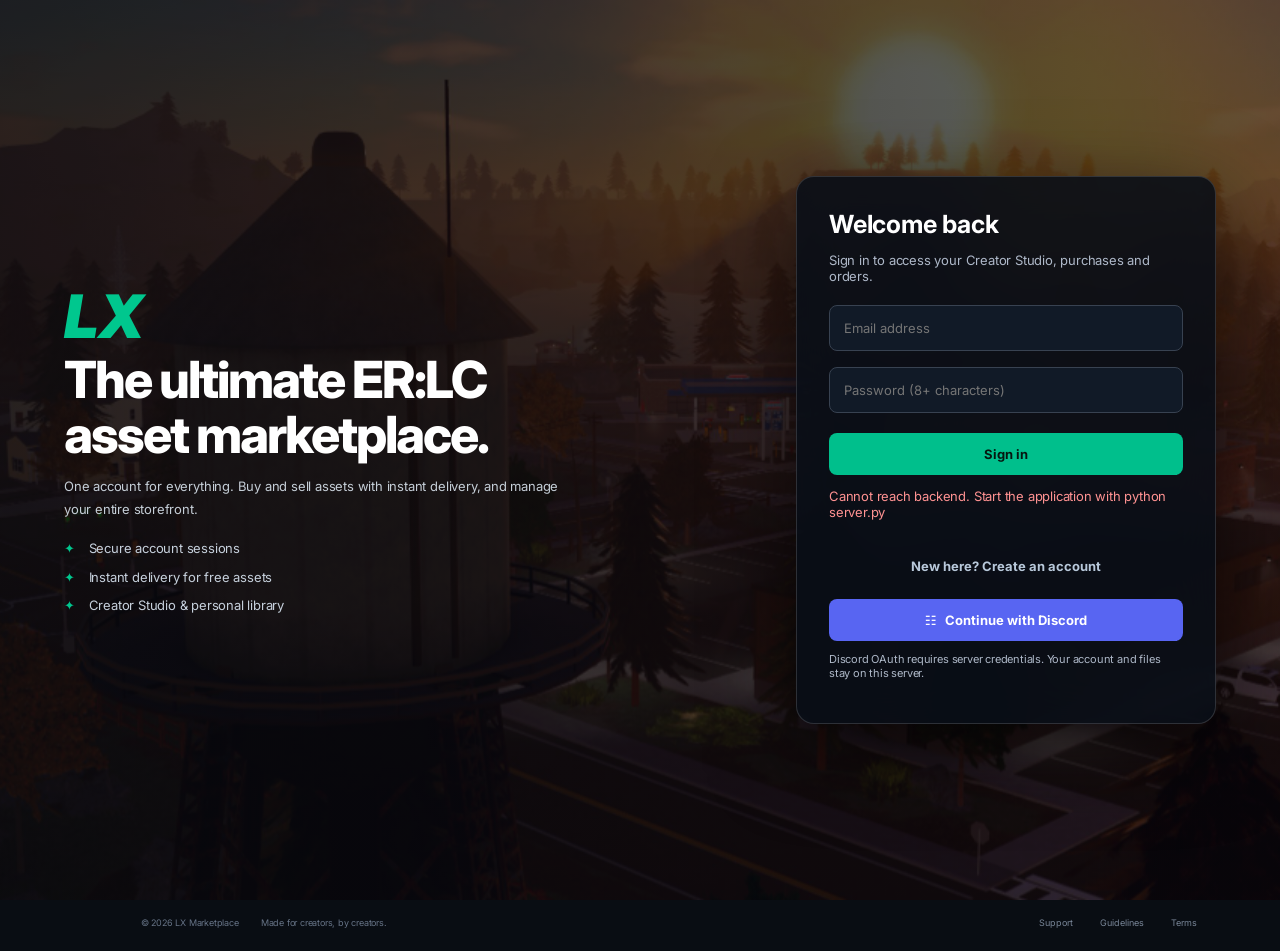
==== index.html @ 92562b02 "Marketplace ERLC" ====
<!doctype html>
<html lang="en">
<head>
<meta charset="UTF-8"><meta name="viewport" content="width=device-width, initial-scale=1.0">
<meta name="theme-color" content="#090d13"><title>LX — ER:LC Creator Marketplace</title>
<link rel="preconnect" href="https://fonts.googleapis.com"><link rel="preconnect" href="https://fonts.gstatic.com" crossorigin><link href="https://fonts.googleapis.com/css2?family=Inter:wght@400;500;600;700;800;900&display=swap" rel="stylesheet">
<link rel="stylesheet" href="styles.css">
<link rel="stylesheet" href="upgrade.css">
<link rel="stylesheet" href="studio.css">
<link rel="stylesheet" href="visual-refresh.css">
<link rel="stylesheet" href="professional.css">
</head>
<body>
<aside class="sidebar">
  <button class="brand-mini" aria-label="LX home" data-page="home"><span class="mini-mark">LX</span></button>
  <nav class="side-nav" aria-label="Main navigation">
    <button class="nav-item active" data-page="home" title="Home"><svg viewBox="0 0 24 24"><path d="m3 11 9-8 9 8M5.5 10v10h5v-6h3v6h5V10"/></svg><span>Home</span></button>
    <button class="nav-item" data-page="marketplace" title="Marketplace"><svg viewBox="0 0 24 24"><path d="M4 10h16l-1.5-6h-13L4 10Zm1 0v10h14V10M9 20v-6h6v6"/></svg><span>Marketplace</span></button>
    <button class="nav-item" data-page="creators" title="Creators"><svg viewBox="0 0 24 24"><circle cx="9" cy="8" r="3.5"/><path d="M2.5 20v-2a6.5 6.5 0 0 1 13 0v2M16 5.5a3.2 3.2 0 0 1 0 6.2M18 14a4.8 4.8 0 0 1 3.5 4.6V20"/></svg><span>Creators</span></button>
    <button class="nav-item" data-page="messages" title="Messages"><svg viewBox="0 0 24 24"><path d="M4 5h13a3 3 0 0 1 3 3v7a3 3 0 0 1-3 3H9l-5 3v-4a3 3 0 0 1-2-3V8a3 3 0 0 1 2-3Z"/><path d="M7 10h10M7 13h6"/></svg><span>Messages</span></button>
    <button class="nav-item" data-page="saved" title="Saved items"><svg viewBox="0 0 24 24"><path d="M20.8 8.8c0 5.2-8.8 10.3-8.8 10.3S3.2 14 3.2 8.8A4.7 4.7 0 0 1 12 6.3a4.7 4.7 0 0 1 8.8 2.5Z"/></svg><span>Saved</span></button>
    <button class="nav-item" data-page="dashboard" title="Dashboard"><svg viewBox="0 0 24 24"><rect x="3" y="3" width="7" height="7" rx="1"/><rect x="14" y="3" width="7" height="7" rx="1"/><rect x="3" y="14" width="7" height="7" rx="1"/><rect x="14" y="14" width="7" height="7" rx="1"/></svg><span>Dashboard</span></button>
    <button class="nav-item" data-page="upload" title="Upload"><svg viewBox="0 0 24 24"><path d="M12 16V3m-5 5 5-5 5 5M4 15v5h16v-5"/></svg><span>Upload</span></button>
    <div class="nav-divider"></div>
    <button class="nav-item" data-page="orders" title="Orders"><svg viewBox="0 0 24 24"><rect x="3" y="4" width="18" height="6" rx="1.5"/><rect x="3" y="14" width="18" height="6" rx="1.5"/><path d="M7 7h.01M7 17h.01"/></svg><span>Orders</span></button>
    <button class="nav-item" data-page="help" title="Help"><svg viewBox="0 0 24 24"><path d="M4 4h7a4 4 0 0 1 4 4v12a4 4 0 0 0-4-4H4zM20 4h-1a4 4 0 0 0-4 4v12a4 4 0 0 1 4-4h1z"/></svg><span>Help</span></button>
    <button class="nav-item" data-page="activity" title="Activity"><svg viewBox="0 0 24 24"><path d="M3 12h4l3-8 4 16 3-8h4"/></svg><span>Activity</span></button>
  </nav>
  <button class="logout" id="accountBtn" title="Account"><svg viewBox="0 0 24 24"><path d="M10 17l5-5-5-5M15 12H3M13 3h7a1 1 0 0 1 1 1v16a1 1 0 0 1-1 1h-7"/></svg><span>Account</span></button>
</aside>
<main class="main" id="main">
  <header class="topbar"><div class="crumb"><span class="crumb-dot"></span><span id="breadcrumb">Home</span></div><div class="top-actions"><label class="global-search"><svg viewBox="0 0 24 24"><circle cx="10.8" cy="10.8" r="6.8"/><path d="m16 16 5 5"/></svg><input id="topSearch" placeholder="Search assets, creators…"><kbd>⌘ K</kbd></label><button class="icon-btn" id="notifBtn" aria-label="Notifications"><svg viewBox="0 0 24 24"><path d="M18 9a6 6 0 0 0-12 0c0 7-3 7-3 9h18c0-2-3-2-3-9M10 21h4"/></svg><i></i></button><button class="avatar" id="profileBtn">LX</button></div></header>
  <section class="page active" id="page-home">
    <div class="hero-bg"></div><div class="hero-grid">
      <div class="hero-copy"><div class="logo-large"><span>L</span><span>X</span></div><div class="eyebrow"><span class="eyebrow-line"></span> BUILT FOR THE COMMUNITY</div><h1>The marketplace for<br>ER:LC creators.</h1><p class="hero-desc">Buy and sell liveries, uniform packages, ELS configurations and server assets for Emergency Response: Liberty County. Files are delivered the moment your order completes.</p><div class="hero-buttons"><button class="btn primary" data-page="marketplace">Browse marketplace <span>↗</span></button><button class="btn secondary" data-page="dashboard"><svg viewBox="0 0 24 24"><rect x="4" y="4" width="6" height="6"/><rect x="14" y="4" width="6" height="6"/><rect x="4" y="14" width="6" height="6"/><rect x="14" y="14" width="6" height="6"/></svg> Dashboard</button></div><div class="hero-footnote"><span class="green-dot"></span> Free to join. Sellers set their own prices. <button data-page="help">Read how it works</button></div></div>
      <button class="featured-card" id="featuredCard"><div class="featured-art police-art"><div class="art-top"><span>LAW ENFORCEMENT</span><strong>FLOZONA DESIGNS</strong><small>You want it. We make it.</small></div><div class="car-scene"><div class="moon"></div><div class="road"></div><div class="police-car"><div class="lightbar"></div><div class="windshield"></div><div class="car-door"><span>POLICE</span><i>★</i></div><div class="wheel w1"></div><div class="wheel w2"></div></div></div><span class="art-glow"></span></div><div class="featured-info"><div><h3>Discover community creations</h3><p>Explore new creator uploads</p></div><span class="view-link">Browse assets&nbsp; ↗</span></div></button>
    </div>
    <section class="departments section-wrap"><div class="section-heading"><div><h2>Browse by department</h2><p>Assets grouped by the division they are built for.</p></div><button class="text-link" data-page="marketplace">All departments <span>→</span></button></div><div class="department-grid">
      <button class="department" data-department="Police"><span class="dept-emblem police-emblem"><img src="assets/department-police.svg" alt="" loading="lazy"></span><span class="dept-copy"><b>Police</b><small>Cruisers, chargers and liveries</small></span><span class="arrow">↗</span></button>
      <button class="department" data-department="Sheriff"><span class="dept-emblem sheriff-emblem"><img src="assets/department-sheriff.svg" alt="" loading="lazy"></span><span class="dept-copy"><b>Sheriff</b><small>Patrol and SUV packages</small></span><span class="arrow">↗</span></button>
      <button class="department" data-department="Fire & Rescue"><span class="dept-emblem fire-emblem"><img src="assets/department-fire.svg" alt="" loading="lazy"></span><span class="dept-copy"><b>Fire &amp; Rescue</b><small>Engines, EMS and ladder trucks</small></span><span class="arrow">↗</span></button>
      <button class="department" data-department="DOT"><span class="dept-emblem dot-emblem"><img src="assets/department-dot.svg" alt="" loading="lazy"></span><span class="dept-copy"><b>DOT</b><small>Work zones and utility rigs</small></span><span class="arrow">↗</span></button>
    </div></section>
    <section class="popular section-wrap"><div class="section-heading"><div><h2>Recently published</h2><p>Real listings published by LX creators.</p></div><button class="text-link" data-page="marketplace">Explore assets <span>→</span></button></div><div class="asset-grid" id="homeAssets"></div></section>
    <footer class="footer"><span>© 2026 LX Marketplace</span><span>Made for creators, by creators.</span><div><button data-page="help">Support</button><button data-page="help">Guidelines</button><button data-page="help">Terms</button></div></footer>
  </section>
  <section class="page inner-page" id="page-marketplace"><div class="page-title-row"><div><div class="eyebrow">THE CREATOR MARKET</div><h1>Explore assets<span class="title-period">.</span></h1><p>Find the right fit for your next ER:LC experience.</p></div><button class="btn primary" data-page="upload">＋ List an asset</button></div><div class="market-tools"><label class="market-search"><svg viewBox="0 0 24 24"><circle cx="10.8" cy="10.8" r="6.8"/><path d="m16 16 5 5"/></svg><input id="marketSearch" placeholder="Search liveries, uniforms, creators…"></label><select id="sortSelect"><option value="featured">Sort: Featured</option><option value="az">Name: A–Z</option><option value="low">Price: Low to high</option></select></div><div class="filter-row" id="filterRow"><button class="filter-chip active" data-filter="All">All assets</button><button class="filter-chip" data-filter="Police">Police</button><button class="filter-chip" data-filter="Sheriff">Sheriff</button><button class="filter-chip" data-filter="Fire & Rescue">Fire &amp; Rescue</button><button class="filter-chip" data-filter="DOT">DOT</button><button class="filter-chip" data-filter="Uniforms">Uniforms</button></div><div class="results-line"><span id="resultCount">0 assets</span><span>Digital delivery <span class="green-dot"></span></span></div><div class="asset-grid market-assets" id="marketAssets"></div></section>
  <section class="page inner-page" id="page-dashboard"><div class="page-title-row"><div><div class="eyebrow">YOUR WORKSPACE</div><h1>Dashboard<span class="title-period">.</span></h1><p>Manage your assets, sales and creator profile.</p></div><button class="btn primary" data-page="upload">＋ New listing</button></div><div class="stat-grid"><div class="stat-card"><span>Total sales</span><b id="realSales">0</b><small>Free claims are not sales</small></div><div class="stat-card"><span>Profile views</span><b>—</b><small>Analytics coming later</small></div><div class="stat-card"><span>Active listings</span><b id="realListings">0</b><small>Your published assets</small></div><div class="stat-card"><span>Creator rating</span><b>—</b><small>No rating system yet</small></div></div><div class="panel"><div class="panel-heading"><div><h2>Your listings</h2><p>Keep track of your marketplace assets.</p></div><button class="text-link" data-page="marketplace">View marketplace →</button></div><div id="dashboardListings" class="listing-table"></div></div><div class="panel getting-started"><div class="start-icon">✦</div><div><h3>Make your next great listing</h3><p>Share your work with the ER:LC creator community. Upload your files, add a few details and you're ready to go.</p></div><button class="btn secondary" data-page="upload">Create listing ↗</button></div></section>
  <section class="page inner-page" id="page-creators"><div class="eyebrow">COMMUNITY DIRECTORY</div><h1>Meet the creators<span class="title-period">.</span></h1><p class="page-intro">Discover talented designers building the ER:LC community.</p><div class="creator-grid" id="creatorGrid"></div></section>
  <section class="page inner-page" id="page-saved"><div class="eyebrow">YOUR COLLECTION</div><h1>Saved assets<span class="title-period">.</span></h1><p class="page-intro">Listings you’ve bookmarked for later.</p><div class="asset-grid" id="savedAssets"></div></section>
  <section class="page inner-page" id="page-upload"><div class="eyebrow">SHARE YOUR WORK</div><h1>Create a listing<span class="title-period">.</span></h1><p class="page-intro">Show the community what you’ve been working on.</p><form id="uploadForm" class="form-panel"><label>Asset name<input required id="uploadName" placeholder="e.g. County Sheriff SUV Pack"></label><div class="form-two"><label>Department<select id="uploadDepartment"><option>Police</option><option>Sheriff</option><option>Fire & Rescue</option><option>DOT</option><option>Uniforms</option></select></label><label>Price (USD)<input id="uploadPrice" type="number" min="0" value="0" required></label></div><label>Description<textarea id="uploadDescription" rows="4" placeholder="Tell buyers what makes this asset special…"></textarea></label><label>Roblox livery codes (optional)<textarea id="uploadCodes" rows="6" placeholder="Back: 1234567890&#10;Front: 1234567891&#10;Left: 1234567892&#10;Right: 1234567893&#10;Top: 1234567894"></textarea><small class="field-help">One code per line. Use Label: Asset ID. Only codes you enter will be shown.</small></label><label>Listing preview image (PNG, JPEG or WebP; max 1 MB)<input type="file" id="previewFile" accept="image/png,image/jpeg,image/webp"></label><label>Creator name<input id="uploadCreator" placeholder="Your creator name" value="Your Studio"></label><div class="upload-note">Free asset uploads are saved to your account. Paid checkout is not connected yet.</div><button class="btn primary" type="submit">Publish listing <span>↗</span></button></form></section>
  <section class="page inner-page" id="page-messages"><div class="eyebrow">INBOX</div><h1>Messages<span class="title-period">.</span></h1><div class="empty-state"><div class="empty-symbol">✉</div><h2>It's quiet in here.</h2><p>When you connect with creators, your conversations will show up here.</p><button class="btn secondary" data-page="creators">Explore creators</button></div></section>
  <section class="page inner-page" id="page-orders"><div class="eyebrow">PURCHASE HISTORY</div><h1>Your orders<span class="title-period">.</span></h1><div class="empty-state"><div class="empty-symbol">▤</div><h2>No orders yet</h2><p>Your purchases and digital downloads will appear here.</p><button class="btn primary" data-page="marketplace">Browse assets</button></div></section>
  <section class="page inner-page" id="page-help"><div class="eyebrow">HERE TO HELP</div><h1>How LX works<span class="title-period">.</span></h1><p class="page-intro">Everything you need to get started with the creator marketplace.</p><div class="faq-list"><details open><summary>How do I buy an asset?</summary><p>Browse the marketplace, open a listing and choose “Get asset”. Free uploaded assets can be claimed and downloaded. Paid checkout is not connected.</p></details><details><summary>How do I become a seller?</summary><p>Choose “List an asset”, fill in the listing details and publish. Your listing will appear in the marketplace.</p></details><details><summary>When do I receive my files?</summary><p>On a live marketplace, digital files are made available once an order is complete. Free uploaded files are available after claiming them. Paid purchases are not enabled.</p></details><details><summary>Can I save assets for later?</summary><p>Yes. Use the heart icon on any asset card. Saved assets appear under Saved in the sidebar.</p></details></div></section>
  <section class="page inner-page" id="page-activity"><div class="eyebrow">WHAT'S HAPPENING</div><h1>Activity<span class="title-period">.</span></h1><div class="empty-state"><div class="empty-symbol">⌁</div><h2>All caught up</h2><p>New releases and community updates will appear here.</p></div></section>
</main>
<div class="toast" id="toast" role="status"></div><div class="modal-backdrop" id="modalBackdrop"><section class="modal" id="modal"><button class="modal-close" id="modalClose">×</button><div id="modalContent"></div></section></div>
<script src="app.js"></script>
<script defer src="upgrade.js"></script>
<script defer src="studio.js"></script>
<script defer src="listing.js"></script>
<link rel="stylesheet" href="listing.css">
</body></html>
---- styles.css ----
:root{--bg:#090d13;--panel:#10151d;--panel2:#121923;--line:rgba(255,255,255,.075);--muted:#8490a1;--text:#f4f6f8;--green:#00c88a;--green2:#00a976;--radius:12px}*{box-sizing:border-box}html{scroll-behavior:smooth}body{margin:0;background:var(--bg);color:var(--text);font-family:Inter,ui-sans-serif,system-ui,sans-serif;font-size:13px;letter-spacing:-.015em}button,input,select,textarea{font:inherit}button{cursor:pointer;color:inherit}button:focus-visible,input:focus-visible,select:focus-visible,textarea:focus-visible{outline:2px solid var(--green);outline-offset:3px}svg{width:18px;height:18px;fill:none;stroke:currentColor;stroke-width:1.8;stroke-linecap:round;stroke-linejoin:round}.sidebar{position:fixed;z-index:20;inset:0 auto 0 0;width:64px;background:#0b1018;border-right:1px solid var(--line);display:flex;align-items:center;flex-direction:column}.brand-mini{height:53px;width:100%;display:grid;place-items:center;border:0;border-bottom:1px solid var(--line);background:transparent}.mini-mark{font-weight:900;font-size:13px;letter-spacing:-2px;background:linear-gradient(120deg,#f5f7f9 20%,#00d89a 52%,#00a777);color:transparent;background-clip:text}.side-nav{display:flex;flex-direction:column;align-items:center;width:100%;padding-top:7px;gap:1px}.nav-item,.logout{width:100%;min-height:40px;border:0;background:transparent;color:#657184;display:flex;align-items:center;justify-content:center;position:relative;transition:.18s}.nav-item svg,.logout svg{width:16px;height:16px}.nav-item span,.logout span{display:none}.nav-item:hover,.logout:hover{color:#f5f7f9;background:#131a24}.nav-item.active{color:#f5f7f9}.nav-item.active:before{content:"";position:absolute;left:0;width:2px;height:23px;background:var(--green);border-radius:0 3px 3px 0}.nav-divider{height:1px;background:var(--line);width:32px;margin:7px 0}.logout{margin-top:auto;height:53px;border-top:1px solid var(--line)}.main{margin-left:64px;min-height:100vh;position:relative;overflow:hidden}.topbar{height:64px;padding:0 34px;display:flex;align-items:center;justify-content:space-between;border-bottom:1px solid rgba(255,255,255,.045);position:absolute;top:0;left:0;right:0;z-index:5;background:rgba(9,13,19,.28);backdrop-filter:blur(14px)}.crumb{display:flex;align-items:center;gap:9px;color:#aeb8c7;font-weight:600}.crumb-dot{width:6px;height:6px;border-radius:50%;background:var(--green);box-shadow:0 0 12px #00c88a66}.top-actions{display:flex;align-items:center;gap:16px}.global-search{width:240px;height:35px;border:1px solid var(--line);background:rgba(10,15,22,.55);border-radius:8px;display:flex;align-items:center;padding:0 9px;gap:8px;color:#697588}.global-search svg{width:15px;height:15px}.global-search input{background:none;border:0;outline:none;color:#e7ebf0;width:100%;min-width:0;font-size:11px}.global-search input::placeholder{color:#7c8796}.global-search kbd{font-size:9px;border:1px solid #303744;border-radius:4px;padding:3px 4px;white-space:nowrap}.icon-btn{border:0;background:transparent;color:#8793a4;position:relative;display:grid;place-items:center}.icon-btn svg{width:17px}.icon-btn i{position:absolute;right:-1px;top:0;width:5px;height:5px;border-radius:50%;background:var(--green)}.avatar{width:29px;height:29px;border-radius:50%;border:1px solid #315d53;background:linear-gradient(135deg,#182f30,#10161e);color:#53e4b2;font-weight:800;font-size:10px}.page{display:none;min-height:100vh;position:relative;padding-top:64px}.page.active{display:block}.hero-bg{position:absolute;inset:0 0 auto;height:680px;background:linear-gradient(90deg,rgba(8,12,17,.88),rgba(8,12,17,.61) 50%,rgba(8,12,17,.68)),linear-gradient(0deg,#090d13 0%,rgba(9,13,19,.1) 55%,rgba(9,13,19,.45)),url('assets/reference-background.jpg') center 44%/cover;filter:saturate(.65);opacity:.92}.hero-grid{position:relative;min-height:480px;padding:33px clamp(32px,6vw,100px) 10px;display:grid;grid-template-columns:minmax(340px,1fr) minmax(340px,.92fr);align-items:center;gap:clamp(30px,5vw,78px);max-width:1480px;margin:auto}.hero-copy{padding-top:0;max-width:490px}.logo-large{font-size:83px;line-height:.95;letter-spacing:-13px;font-weight:900;margin:0 0 37px 8px;display:flex;gap:1px;transform:skew(-10deg)}.logo-large span:first-child{color:#f5f6f8;text-shadow:0 7px 24px #0008}.logo-large span:last-child{background:linear-gradient(130deg,#00a976,#00e4a1 60%,#00a978);color:transparent;background-clip:text}.eyebrow{font-size:9px;letter-spacing:.18em;font-weight:800;color:#9ba8b9;display:flex;align-items:center;gap:8px;margin-bottom:15px}.eyebrow-line{width:19px;height:1px;background:var(--green)}h1{font-size:clamp(31px,3vw,40px);line-height:1.16;letter-spacing:-.055em;margin:0;font-weight:800}.hero-copy h1{font-size:clamp(31px,3vw,39px)}.hero-desc{color:#a6b0bf;font-size:12px;line-height:1.75;max-width:430px;margin:15px 0 22px}.hero-buttons{display:flex;gap:9px;flex-wrap:wrap}.btn{height:39px;padding:0 15px;border-radius:7px;border:1px solid transparent;display:inline-flex;align-items:center;justify-content:center;gap:11px;font-size:11px;font-weight:700;transition:transform .18s,background .18s,border .18s}.btn:hover{transform:translateY(-1px)}.btn.primary{background:var(--green);color:#05130f;box-shadow:0 5px 20px #00b67c20}.btn.primary:hover{background:#21dda5}.btn.primary span{font-size:16px}.btn.secondary{background:rgba(10,14,20,.62);border-color:rgba(255,255,255,.13);color:#e7ebf0}.btn.secondary:hover{background:#171f2b;border-color:#3d4a59}.btn.secondary svg{width:13px;height:13px}.hero-footnote{font-size:9px;color:#8793a4;margin-top:18px;display:flex;align-items:center;gap:6px;flex-wrap:wrap}.green-dot{display:inline-block;width:5px;height:5px;border-radius:50%;background:var(--green);margin-left:3px}.hero-footnote button{background:none;border:0;padding:0;color:#a6b4c4;text-decoration:underline;text-underline-offset:2px;font-size:9px}.featured-card{padding:0;overflow:hidden;display:block;text-align:left;border:1px solid rgba(255,255,255,.12);border-radius:13px;background:#0b1018;box-shadow:0 24px 80px #0008;max-width:500px;width:100%;justify-self:end;transition:transform .25s,border .25s}.featured-card:hover{transform:translateY(-4px);border-color:#00c88a80}.featured-art{height:222px;position:relative;overflow:hidden;background:radial-gradient(ellipse at 75% 24%,#4b4d43 0,#20252a 40%,#0c1118 75%)}.police-art:before{content:"";position:absolute;inset:0;background:linear-gradient(180deg,#10151b20,#0b0f16aa),repeating-linear-gradient(115deg,transparent 0 55px,#ffffff06 56px 57px)}.art-top{height:31px;position:relative;z-index:2;background:linear-gradient(90deg,#0d1018,#15151b 65%,#201116);border-bottom:2px solid #a72b8c;display:flex;align-items:center;padding:0 12px;gap:9px}.art-top span{font-size:7px;font-weight:800;border:1px solid #7c5284;padding:3px 5px}.art-top strong{font-size:14px;font-weight:900;letter-spacing:.01em}.art-top small{font-size:6px;align-self:flex-end;margin:0 0 4px -87px;color:#d0d1d4}.car-scene{position:absolute;inset:31px 0 0;overflow:hidden}.moon{position:absolute;right:15%;top:15px;width:130px;height:80px;border-radius:50%;background:#b6b8a4;filter:blur(23px);opacity:.14}.road{position:absolute;left:-10%;right:-10%;height:75px;bottom:-22px;transform:rotate(-4deg);background:linear-gradient(#171a1d,#07090d);border-top:2px solid #6d6e6c55}.police-car{position:absolute;width:78%;height:80px;bottom:26px;left:12%;background:linear-gradient(180deg,#f5f5f0 0%,#c9cdd0 45%,#f1f2ee 58%,#3a4148 61%,#14191f 100%);border-radius:35px 45px 12px 11px;transform:skew(-8deg);box-shadow:0 13px 18px #0008}.police-car:before{content:"";position:absolute;left:23%;top:-37px;width:47%;height:48px;background:linear-gradient(180deg,#d8dad8,#313840);clip-path:polygon(18% 0,78% 0,100% 100%,0 100%);border-radius:15px 18px 0 0}.police-car:after{content:"";position:absolute;left:25%;top:-32px;width:43%;height:39px;background:linear-gradient(115deg,#131b25,#59616a 65%,#111820);clip-path:polygon(18% 0,78% 0,100% 100%,0 100%)}.lightbar{position:absolute;z-index:4;top:-40px;left:45%;width:42px;height:5px;border-radius:3px;background:linear-gradient(90deg,#ef343d 0 45%,#151c28 45% 55%,#3a9aff 55%);box-shadow:0 0 9px #5aa5ff77}.windshield{display:none}.car-door{position:absolute;z-index:5;left:37%;top:29px;width:43%;height:34px;border-left:1px solid #5a6168;border-right:1px solid #777;display:flex;align-items:center;justify-content:center;gap:4px;color:#151a20;font-weight:900;font-size:14px;letter-spacing:-.04em}.car-door i{font-size:10px;color:#b8a65c}.wheel{position:absolute;z-index:6;bottom:-10px;width:43px;height:43px;border-radius:50%;border:7px solid #101419;background:radial-gradient(circle,#92999c 0 20%,#343a41 22% 47%,#090c10 50%);box-shadow:0 2px 5px #000}.w1{left:15%}.w2{right:12%}.art-glow{position:absolute;inset:0;pointer-events:none;background:linear-gradient(90deg,#0002,transparent 50%,#0005)}.featured-info{padding:13px 14px 14px;display:flex;align-items:center;justify-content:space-between;gap:12px}.featured-info h3{font-size:12px;margin:0 0 9px;font-weight:700;letter-spacing:-.03em}.featured-info p{margin:0;color:#a6b1bf;font-size:9px}.free-pill{background:#222a34;border:1px solid #303946;color:#dfe5eb;border-radius:5px;padding:3px 7px;margin-left:7px;font-size:8px}.view-link{white-space:nowrap;font-size:9px;font-weight:700;color:#dfe5eb}.section-wrap{position:relative;padding:29px clamp(32px,6vw,100px) 0;max-width:1480px;margin:0 auto}.section-heading{display:flex;align-items:end;justify-content:space-between;margin-bottom:17px;gap:15px}.section-heading h2,.panel-heading h2{font-size:14px;margin:0 0 5px;letter-spacing:-.03em}.section-heading p,.panel-heading p{margin:0;color:#7f8b9d;font-size:10px}.text-link{background:transparent;border:0;color:#aeb8c5;font-size:10px;padding:4px 0;font-weight:600;white-space:nowrap}.text-link:hover{color:var(--green)}.text-link span{margin-left:5px}.department-grid{display:grid;grid-template-columns:repeat(4,minmax(0,1fr));gap:9px}.department{min-width:0;display:flex;align-items:center;text-align:left;gap:10px;background:rgba(13,18,26,.85);border:1px solid rgba(255,255,255,.08);border-radius:8px;padding:11px 12px;min-height:60px;transition:.2s}.department:hover{background:#151e29;border-color:#00c88a65;transform:translateY(-2px)}.dept-emblem{width:27px;height:27px;flex:0 0 27px;display:grid;place-items:center;border-radius:7px;font-size:16px;font-weight:900;border:1px solid #ffffff17}.police-emblem{background:#142c43;color:#65b4f4}.sheriff-emblem{background:#34321c;color:#e5c65b}.fire-emblem{background:#3b2023;color:#ff6969}.dot-emblem{background:#293343;color:#f4d65b}.dept-copy{min-width:0;display:flex;flex-direction:column;gap:3px}.dept-copy b{font-size:10px}.dept-copy small{font-size:9px;color:#7d899a;white-space:nowrap;overflow:hidden;text-overflow:ellipsis}.arrow{margin-left:auto;color:#617084;font-size:13px}.popular{padding-top:34px}.asset-grid{display:grid;grid-template-columns:repeat(3,minmax(0,1fr));gap:13px}.asset-card{min-width:0;border:1px solid var(--line);background:#0e141d;border-radius:10px;overflow:hidden;transition:transform .2s,border-color .2s}.asset-card:hover{transform:translateY(-3px);border-color:#364354}.asset-art{height:142px;position:relative;overflow:hidden;background:#1b2630}.asset-art:after{content:"";position:absolute;inset:0;background:linear-gradient(0deg,#060a10a8,transparent 65%)}.asset-art.police{background:radial-gradient(ellipse at 65% 30%,#55636a,#27333c 48%,#121920)}.asset-art.sheriff{background:radial-gradient(ellipse at 60% 20%,#6a6242,#31372e 50%,#141a1b)}.asset-art.fire{background:radial-gradient(ellipse at 55% 20%,#78443b,#3c2828 55%,#14151b)}.asset-art.dot{background:radial-gradient(ellipse at 55% 20%,#57656b,#27333a 55%,#14191e)}.asset-art.uniform{background:radial-gradient(ellipse at 60% 20%,#515b6b,#252c39 55%,#111720)}.asset-art.els{background:radial-gradient(ellipse at 55% 20%,#41365c,#211f35 55%,#10121c)}.asset-art .scene-line{position:absolute;left:0;right:0;bottom:20px;height:2px;background:#b8c1c133;transform:rotate(-5deg)}.mini-vehicle{position:absolute;z-index:1;width:63%;height:35px;bottom:33px;left:18%;border-radius:20px 23px 7px 6px;background:linear-gradient(180deg,#e2e5e2,#9fa8ab 60%,#242a31 62%);transform:skew(-8deg);box-shadow:0 12px 22px #0009}.mini-vehicle:before{content:"";position:absolute;left:25%;top:-22px;width:43%;height:26px;background:linear-gradient(90deg,#1a2530,#66727b,#1a2530);clip-path:polygon(15% 0,80% 0,100% 100%,0 100%)}.mini-vehicle:after{content:"";position:absolute;bottom:-7px;left:13%;width:26px;height:26px;border-radius:50%;background:radial-gradient(circle,#9da3a7 0 22%,#171b20 25% 60%,#06080b 63%);box-shadow:112px 0 0 -1px #080a0d,112px 0 0 4px #171b20}.asset-art.sheriff .mini-vehicle{background:linear-gradient(180deg,#d7d3bd,#9c9c8b 60%,#282b2a 62%)}.asset-art.fire .mini-vehicle{background:linear-gradient(180deg,#f1493d,#b72929 60%,#1d1c21 62%)}.asset-art.dot .mini-vehicle{background:linear-gradient(180deg,#f4ce38,#e4b82d 60%,#292d31 62%)}.asset-art .asset-tag{position:absolute;z-index:2;left:10px;top:10px;font-size:8px;font-weight:700;letter-spacing:.05em;text-transform:uppercase;background:#090d13b8;border:1px solid #ffffff21;border-radius:5px;padding:5px 7px;color:#dce4ec}.heart-btn{position:absolute;z-index:3;right:9px;top:9px;width:27px;height:27px;border-radius:7px;border:1px solid #ffffff1c;background:#080c12b8;display:grid;place-items:center;color:#e5e9ee}.heart-btn svg{width:14px;height:14px}.heart-btn.saved{color:#ff6f90}.heart-btn.saved svg{fill:#ff6f90}.asset-body{padding:12px}.asset-title-row{display:flex;justify-content:space-between;align-items:start;gap:8px}.asset-title-row h3{font-size:11px;line-height:1.45;margin:0 0 7px;font-weight:700}.price{font-size:11px;font-weight:800;white-space:nowrap}.asset-meta{display:flex;align-items:center;justify-content:space-between;color:#8490a1;font-size:9px}.creator-label{display:flex;align-items:center;gap:6px}.creator-dot{width:17px;height:17px;border-radius:50%;background:linear-gradient(135deg,#254f4b,#12221f);display:grid;place-items:center;color:#7be2bd;font-size:7px;font-weight:800}.asset-bottom{border-top:1px solid var(--line);margin-top:11px;padding-top:9px;display:flex;justify-content:space-between;align-items:center}.asset-category{font-size:8px;color:#98a4b3;background:#1a222d;border-radius:4px;padding:4px 6px}.quick-view{background:transparent;border:0;color:#b5c0ce;font-size:9px;font-weight:700}.quick-view:hover{color:var(--green)}.footer{margin:43px clamp(32px,6vw,100px) 0;padding:17px 0 22px;border-top:1px solid var(--line);display:flex;gap:22px;align-items:center;color:#667386;font-size:9px}.footer>span:nth-child(2){margin-right:auto}.footer div{display:flex;gap:15px}.footer button{background:transparent;border:0;color:#788597;font-size:9px}.footer button:hover{color:var(--green)}.inner-page{padding:104px clamp(28px,5vw,78px) 55px;max-width:1480px;margin:0 auto;min-height:100vh}.inner-page h1{font-size:37px}.title-period{color:var(--green)}.page-title-row{display:flex;align-items:end;justify-content:space-between;gap:20px;margin-bottom:27px}.page-title-row p,.page-intro{color:#8c98a9;font-size:12px;margin:10px 0 0}.market-tools{display:flex;gap:10px;margin:24px 0 14px}.market-search{height:41px;border:1px solid #252e3a;background:#0e141d;border-radius:8px;display:flex;align-items:center;gap:10px;padding:0 12px;flex:1;color:#778497}.market-search svg{width:16px}.market-search input{border:0;outline:none;background:none;color:#eef2f6;flex:1;min-width:0}.market-search input::placeholder{color:#667386}.market-tools select,.form-panel select{height:41px;background:#0e141d;border:1px solid #252e3a;border-radius:8px;padding:0 12px;color:#cbd4df;min-width:155px}.filter-row{display:flex;gap:7px;flex-wrap:wrap;margin-bottom:18px}.filter-chip{background:#101720;border:1px solid #242d38;border-radius:7px;color:#8d9aab;padding:8px 12px;font-size:10px}.filter-chip:hover,.filter-chip.active{background:#10271f;border-color:#146447;color:#5ce6b6}.results-line{display:flex;justify-content:space-between;align-items:center;color:#8793a4;font-size:10px;padding:0 1px 12px}.market-assets{grid-template-columns:repeat(3,minmax(0,1fr))}.stat-grid{display:grid;grid-template-columns:repeat(4,minmax(0,1fr));gap:12px;margin:28px 0}.stat-card{border:1px solid var(--line);background:#0e141d;border-radius:10px;padding:17px}.stat-card>span{display:block;color:#8995a5;font-size:10px;margin-bottom:13px}.stat-card>b{font-size:28px;letter-spacing:-.05em}.stat-card small{display:block;color:#778496;font-size:9px;margin-top:9px}.stat-card small em{font-style:normal;color:#758195}.stat-card .positive{color:#49dba7}.star{font-size:16px;color:#e6c96b;margin-left:5px}.panel{background:#0e141d;border:1px solid var(--line);border-radius:11px;margin-top:16px;padding:18px}.panel-heading{display:flex;justify-content:space-between;align-items:center;margin-bottom:17px}.listing-table{display:flex;flex-direction:column}.listing-row{display:grid;grid-template-columns:42px minmax(0,1fr) 70px 75px;gap:12px;align-items:center;padding:11px 0;border-top:1px solid var(--line)}.listing-thumb{height:34px;width:42px;border-radius:6px;background:linear-gradient(135deg,#354653,#111820);position:relative;overflow:hidden}.listing-thumb:after{content:"";position:absolute;left:5px;right:5px;bottom:8px;height:11px;border-radius:5px;background:#c7cece}.listing-row strong{display:block;font-size:10px}.listing-row small{display:block;color:#778496;font-size:9px;margin-top:4px}.listing-row .listing-price{font-size:10px;font-weight:700}.status{font-size:8px;border-radius:4px;background:#103326;color:#58dca7;padding:5px 6px;justify-self:end}.getting-started{display:flex;align-items:center;gap:14px;padding:18px}.start-icon{width:38px;height:38px;border-radius:9px;background:#103428;color:#46d7a2;display:grid;place-items:center;font-size:20px}.getting-started div:nth-child(2){flex:1}.getting-started h3{margin:0 0 5px;font-size:12px}.getting-started p{margin:0;color:#8490a1;font-size:10px;line-height:1.6;max-width:570px}.creator-grid{display:grid;grid-template-columns:repeat(3,minmax(0,1fr));gap:13px;margin-top:27px}.creator-card{background:#0e141d;border:1px solid var(--line);border-radius:10px;padding:18px;display:flex;gap:13px;align-items:start}.creator-avatar{width:43px;height:43px;border-radius:12px;display:grid;place-items:center;font-weight:900;color:#8de9c8;background:linear-gradient(135deg,#214c44,#111b21);font-size:12px}.creator-card h3{margin:2px 0 5px;font-size:12px}.creator-card p{margin:0 0 11px;color:#8290a2;font-size:10px;line-height:1.6}.creator-card .text-link{padding:0}.form-panel{max-width:650px;margin-top:25px;padding:22px;border:1px solid var(--line);border-radius:12px;background:#0e141d;display:flex;flex-direction:column;gap:17px}.form-panel label{display:flex;flex-direction:column;gap:8px;color:#b7c1ce;font-size:10px;font-weight:700}.form-panel input,.form-panel textarea,.form-panel select{width:100%;border:1px solid #283240;background:#0a0f16;color:#e7edf3;border-radius:7px;padding:11px 12px;outline:none;font-size:11px}.form-panel textarea{resize:vertical}.form-panel input:focus,.form-panel textarea:focus{border-color:#13875e}.form-two{display:grid;grid-template-columns:1fr 1fr;gap:13px}.upload-note{color:#8290a2;font-size:10px;line-height:1.5;background:#111b24;padding:11px;border-radius:7px}.form-panel .btn{align-self:flex-start}.empty-state{text-align:center;padding:100px 20px 70px}.empty-symbol{margin:0 auto 17px;width:51px;height:51px;border:1px solid #273441;border-radius:15px;display:grid;place-items:center;color:#5ce1b2;background:#102019;font-size:21px}.empty-state h2{font-size:17px;margin:0 0 8px}.empty-state p{color:#8793a4;font-size:11px;margin:0 auto 18px;max-width:350px;line-height:1.7}.faq-list{max-width:760px;margin-top:28px;border:1px solid var(--line);border-radius:10px;overflow:hidden}.faq-list details{padding:17px 19px;border-bottom:1px solid var(--line);background:#0e141d}.faq-list details:last-child{border-bottom:0}.faq-list summary{cursor:pointer;font-size:12px;font-weight:700}.faq-list details p{color:#8b97a7;font-size:11px;line-height:1.7;margin:13px 0 0}.toast{position:fixed;z-index:50;bottom:24px;left:50%;transform:translate(-50%,20px);padding:12px 17px;border-radius:8px;background:#e7fff5;color:#063b2b;font-size:11px;font-weight:700;box-shadow:0 8px 35px #0008;opacity:0;pointer-events:none;transition:.25s}.toast.show{opacity:1;transform:translate(-50%,0)}.modal-backdrop{position:fixed;z-index:40;inset:0;background:#020407b8;backdrop-filter:blur(7px);display:none;align-items:center;justify-content:center;padding:20px}.modal-backdrop.open{display:flex}.modal{width:min(560px,100%);max-height:90vh;overflow:auto;position:relative;background:#101720;border:1px solid #303a47;border-radius:14px;padding:25px;box-shadow:0 30px 100px #000b}.modal-close{position:absolute;right:13px;top:11px;width:30px;height:30px;border-radius:7px;border:1px solid #303a47;background:#161e28;color:#b9c4d1;font-size:20px}.modal h2{font-size:21px;margin:0 35px 8px 0;letter-spacing:-.04em}.modal p{font-size:11px;color:#93a0b1;line-height:1.7}.modal-art{height:180px;margin:-25px -25px 20px;background:radial-gradient(ellipse at 55% 20%,#53636b,#26343d 55%,#111720);position:relative;overflow:hidden}.modal-art .mini-vehicle{bottom:48px}.modal-price-row{display:flex;justify-content:space-between;align-items:center;border-top:1px solid var(--line);padding-top:15px;margin-top:15px}.modal-price-row strong{font-size:20px}.modal .modal-meta{display:flex;gap:8px;align-items:center;color:#8490a1;font-size:10px}.modal-actions{display:flex;gap:9px;margin-top:18px}.modal-actions .btn{flex:1}.profile-menu{display:flex;flex-direction:column;gap:8px;margin-top:18px}.profile-menu button{border:1px solid var(--line);background:#141c26;text-align:left;padding:12px;border-radius:7px;color:#cbd4df}.profile-menu button:hover{border-color:#00c88a66}.empty-assets{grid-column:1/-1;border:1px dashed #303b49;border-radius:10px;text-align:center;padding:42px;color:#8996a6;font-size:11px}.hidden{display:none!important}
@media(min-width:1400px){.hero-grid{min-height:490px}.featured-art{height:245px}.asset-art{height:155px}}@media(max-width:1050px){.hero-grid{grid-template-columns:1fr 1fr;padding-left:35px;padding-right:35px;gap:24px}.logo-large{font-size:68px;margin-bottom:29px}.hero-copy h1{font-size:32px}.featured-art{height:190px}.section-wrap{padding-left:35px;padding-right:35px}.department-grid{grid-template-columns:repeat(2,minmax(0,1fr))}.asset-grid,.market-assets{grid-template-columns:repeat(2,minmax(0,1fr))}.stat-grid{grid-template-columns:repeat(2,minmax(0,1fr))}.inner-page{padding-left:35px;padding-right:35px}.creator-grid{grid-template-columns:repeat(2,minmax(0,1fr))}}@media(max-width:700px){.sidebar{width:52px}.main{margin-left:52px}.topbar{padding:0 15px;height:57px}.global-search{width:36px;padding:0 9px;border:0;background:transparent}.global-search input,.global-search kbd{display:none}.top-actions{gap:10px}.page{padding-top:57px}.hero-grid{grid-template-columns:1fr;padding:29px 21px 5px;gap:28px}.hero-copy{max-width:540px}.logo-large{font-size:65px;margin:0 0 22px 5px}.hero-copy h1{font-size:34px}.hero-desc{font-size:11px}.featured-card{justify-self:stretch;max-width:none}.featured-art{height:190px}.section-wrap{padding:28px 21px 0}.department-grid{grid-template-columns:1fr 1fr;gap:7px}.department{padding:9px;gap:7px}.dept-emblem{width:24px;height:24px;flex-basis:24px}.dept-copy small{font-size:8px}.dept-copy b{font-size:9px}.section-heading h2{font-size:13px}.section-heading p{font-size:9px}.text-link{font-size:9px}.asset-grid,.market-assets{grid-template-columns:1fr 1fr;gap:9px}.asset-art{height:105px}.asset-body{padding:9px}.asset-title-row h3{font-size:10px}.price{font-size:10px}.asset-meta{font-size:8px}.footer{margin:32px 21px 0;flex-wrap:wrap;gap:9px}.footer>span:nth-child(2){margin-right:0}.footer div{width:100%}.inner-page{padding:87px 20px 40px}.inner-page h1{font-size:30px}.page-title-row{align-items:start;flex-direction:column}.page-title-row .btn{height:35px}.market-tools{flex-direction:column}.market-tools select{width:100%}.filter-row{gap:6px}.filter-chip{padding:7px 9px}.stat-grid{gap:8px}.stat-card{padding:13px}.stat-card>b{font-size:24px}.panel{padding:13px}.listing-row{grid-template-columns:36px minmax(0,1fr) 42px;gap:8px}.listing-row .status{display:none}.listing-thumb{width:36px}.getting-started{align-items:flex-start;flex-wrap:wrap}.getting-started .btn{margin-left:52px}.creator-grid{grid-template-columns:1fr}.form-panel{padding:16px}.form-two{grid-template-columns:1fr}.empty-state{padding:80px 15px}.featured-info h3{font-size:11px}.view-link{font-size:8px}}@media(max-width:390px){.department-grid{grid-template-columns:1fr}.asset-grid,.market-assets{grid-template-columns:1fr}.asset-art{height:145px}.hero-copy h1{font-size:30px}.logo-large{font-size:58px}.hero-buttons .btn{padding:0 11px}}
---- upgrade.css ----
.auth-screen{position:fixed;inset:0;z-index:9999;background:linear-gradient(90deg,rgba(6,10,17,.76),rgba(6,10,17,.62)),url('assets/reference-background.jpg') center/cover;display:flex;align-items:center;justify-content:space-between;gap:5vw;padding:5vw;color:white}.auth-screen.hidden{display:none}.auth-copy{max-width:510px}.auth-copy h1{font-size:clamp(32px,4vw,56px);line-height:1.07;letter-spacing:-2px}.auth-copy p{color:#c5ced7;line-height:1.8}.auth-brand{font-size:60px;font-weight:1000;font-style:italic;color:#00c78e}.auth-panel{width:min(420px,100%);background:rgba(10,15,25,.76);border:1px solid #ffffff25;box-shadow:0 25px 85px #0009;backdrop-filter:blur(22px);border-radius:18px;padding:32px}.auth-panel h2{font-size:25px;margin:0 0 8px}.auth-panel p{color:#aeb8c8}.auth-panel input{width:100%;padding:14px;background:#111a27;border:1px solid #384251;color:#fff;border-radius:8px;margin:8px 0;box-sizing:border-box}.auth-panel button{width:100%;padding:13px;border-radius:8px;border:0;cursor:pointer;margin-top:12px;font-weight:700}.auth-submit{background:#00bf8c;color:#061710}.auth-discord{background:#5865f2;color:white}.auth-switch{background:transparent;color:#b8c8da}.auth-error{color:#ff9292!important;min-height:20px}.auth-panel .auth-name{display:none}.auth-panel.register .auth-name{display:block}.auth-features{line-height:2.2;color:#c6d0dc}.auth-features span{color:#00c78e;margin-right:10px}.upload-file-label{display:block;margin:16px 0;color:#d6e0e8}.upload-file-label input{display:block;margin-top:8px;color:#d6e0e8}.orders-list{display:grid;gap:12px}.order-item{display:flex;justify-content:space-between;align-items:center;gap:10px;padding:16px;background:#151c28;border-radius:10px}.order-item a{color:#00d4a0}@media(max-width:750px){.auth-screen{flex-direction:column;overflow:auto;justify-content:flex-start;padding:30px 20px}.auth-copy h1{font-size:34px}.auth-brand{font-size:42px}.auth-panel{padding:22px}.auth-features{display:none}}

.lx-profile-form{display:grid;gap:16px;margin-top:20px}.lx-profile-form label{display:grid;gap:8px;color:#d7dbe5;font-size:13px}.lx-profile-form input{background:#171b26;color:white;border:1px solid #353b4c;border-radius:9px;padding:12px}.lx-avatar-preview{width:90px;height:90px;border-radius:50%;background:#232b3c;display:grid;place-items:center;font-size:28px;font-weight:700;overflow:hidden}.lx-avatar-preview img{width:100%;height:100%;object-fit:cover}#profileError{color:#f8a4a4}


/* Home page and login visuals */
#page-home .hero-bg {background:linear-gradient(90deg,rgba(7,10,16,.79),rgba(7,10,16,.55)),linear-gradient(0deg,#090d13 0%,transparent 65%),url('assets/erlc_dusk_background.jpg') center 44%/cover;filter:none;opacity:1}
#page-home .hero-grid {position:relative;z-index:1;min-height:440px;align-items:center}
#page-home .hero-copy {position:relative;z-index:2}
#page-home .logo-large {margin-bottom:28px}
#page-home .featured-card {position:relative;z-index:2}
.auth-screen {background:#080d14!important;isolation:isolate;overflow:auto}
.auth-screen::before {content:'';position:absolute;inset:0;z-index:-1;background:linear-gradient(90deg,rgba(5,9,15,.8),rgba(5,9,15,.56)),url('assets/erlc_sunset.png') center/cover;opacity:.88}
.auth-panel {background:rgba(9,14,23,.88)}
@media(max-width:700px){#page-home .hero-grid{min-height:0}}
---- studio.css ----
.studio-row{display:flex;justify-content:space-between;align-items:center;padding:18px;border-bottom:1px solid #25303a;gap:12px}.studio-row strong,.studio-row small{display:block}.studio-row small{color:#9ba9b8;margin-top:5px}.studio-delete{background:#29191c;border:1px solid #69333c;border-radius:8px;color:#ffb6bc;padding:9px 16px;cursor:pointer}.studio-delete:hover{background:#47232a}.studio-empty{padding:24px;color:#a6b1c0}.auth-screen{z-index:9999}
---- visual-refresh.css ----
/* Department emblems */
.dept-emblem{display:inline-flex;align-items:center;justify-content:center;overflow:hidden;flex-shrink:0;background:transparent!important;border:0!important;width:54px!important;height:54px!important}
.dept-emblem img{display:block;width:100%;height:100%;object-fit:contain;filter:drop-shadow(0 3px 9px rgba(0,0,0,.3))}
.department{min-height:86px;transition:transform .18s ease,border-color .18s ease,background .18s ease}
.department:hover{transform:translateY(-3px);border-color:rgba(0,208,158,.35);background:#111a22}
/* Real scenery for previews, replacing plain CSS illustrations */
.asset-art{background-image:linear-gradient(180deg,rgba(4,10,17,.13),rgba(3,7,13,.7)),url('assets/erlc_sunset.png')!important;background-size:cover!important;background-position:center!important}
.asset-art.sheriff,.asset-art.dot{background-image:linear-gradient(180deg,rgba(4,10,17,.13),rgba(3,7,13,.7)),url('assets/erlc_dusk_background.jpg')!important}
.asset-art .mini-vehicle,.asset-art .scene-line{display:none!important}
.asset-art::after{content:'ER:LC ASSET';position:absolute;bottom:14px;left:16px;letter-spacing:.16em;font-size:10px;font-weight:700;color:#fff;text-shadow:0 2px 8px #000}
@media(max-width:680px){.dept-emblem{width:46px!important;height:46px!important}}
---- professional.css ----
#page-home .hero-bg{background:linear-gradient(90deg,rgba(5,9,15,.8),rgba(5,9,15,.3)),linear-gradient(0deg,#090d13,transparent 80%),url("assets/home-cinematic.png") center/cover!important;opacity:1!important} .featured-art{background:linear-gradient(0deg,#090d13aa,#090d1322),url("assets/erlc_sunset.png") center/cover!important}.police-car,.car-scene,.mini-vehicle,.scene-line{display:none!important}.dept-emblem img{width:100%;height:100%;object-fit:contain}.asset-art{background-image:linear-gradient(0deg,#070c13bb,#070c1322),url("assets/erlc_dusk_background.jpg");background-size:cover;background-position:center}.asset-art:has(img.asset-preview){background:none}.asset-preview{width:100%;height:100%;object-fit:cover;display:block}.featured-card{overflow:hidden}.department:hover{transform:translateY(-2px);border-color:#1fbc88;transition:.2s}.hero-copy{position:relative;z-index:1}
.lx-detail-hero{position:relative;overflow:hidden;min-height:320px}.lx-detail-image{position:absolute;inset:0;width:100%;height:100%;object-fit:cover}.lx-detail-hero>span,.lx-detail-hero>.lx-hero-caption{position:relative;z-index:1;text-shadow:0 2px 12px #000}.department:focus-visible,.nav-item:focus-visible,.btn:focus-visible{outline:2px solid #00d9a2;outline-offset:3px}
---- listing.css ----
#page-listing{max-width:1280px;margin:auto}.lx-detail-header{display:flex;justify-content:space-between;align-items:center;margin:0 0 24px;color:#8f9dad;font-size:12px}.lx-back{background:none;border:0;color:#00cf99;cursor:pointer;font-weight:700}.lx-detail-layout{display:grid;grid-template-columns:minmax(0,1fr) 290px;gap:22px}.lx-detail-main h1{font-size:clamp(25px,3vw,38px);margin:22px 0 6px}.lx-muted{color:#91a0b2;font-size:13px}.lx-detail-box{background:#14171d;border:1px solid #282d36;border-radius:12px;padding:22px;margin:20px 0;color:#e9edf4}.lx-detail-box h3{margin:0 0 14px}.lx-detail-box p{line-height:1.65}.lx-detail-box hr{border:0;border-top:1px solid #333842;margin:22px 0}.lx-detail-hero{height:300px;border:1px solid #2a3441;border-radius:15px;position:relative;overflow:hidden;background:linear-gradient(0deg,#0a101de8,#12182430),url('assets/erlc_sunset.png') center/cover}.lx-detail-hero.fire{background-image:linear-gradient(0deg,#180b0be8,#27140a30),url('assets/erlc_dusk_background.jpg')}.lx-detail-hero>span{position:absolute;top:16px;left:18px;background:#101821d9;padding:8px 12px;border-radius:6px;font-size:12px}.lx-hero-caption{position:absolute;bottom:24px;left:24px;font-size:25px;font-weight:800;max-width:80%;text-shadow:0 3px 15px #000}.lx-code-list{border:1px solid #174a63;background:#0d1c26;border-radius:10px;padding:14px}.lx-code-row{display:flex;align-items:center;gap:12px;background:#0b1017;border:1px solid #25313d;border-radius:8px;margin:7px 0;padding:12px;flex-wrap:wrap}.lx-code-row span{min-width:75px;color:#9babbc}.lx-code-row code{flex:1;color:#fff;font-size:13px;overflow-wrap:anywhere}.lx-copy{border:1px solid #304153;background:#172331;color:#d8ecff;border-radius:6px;padding:8px 12px;cursor:pointer}.lx-copy:hover{border-color:#00c992}.lx-no-codes{padding:20px;color:#aab4c1;background:#0d121a;border-radius:8px}.lx-wide{display:block;width:100%;margin:12px 0;text-align:center}.lx-detail-side .lx-detail-box{margin-top:0}.lx-detail-side small{color:#8190a0}.field-help{display:block;color:#9ca9b9;margin-top:8px}@media(max-width:850px){.lx-detail-layout{grid-template-columns:1fr}.lx-detail-hero{height:220px}.lx-detail-header>span{display:none}}
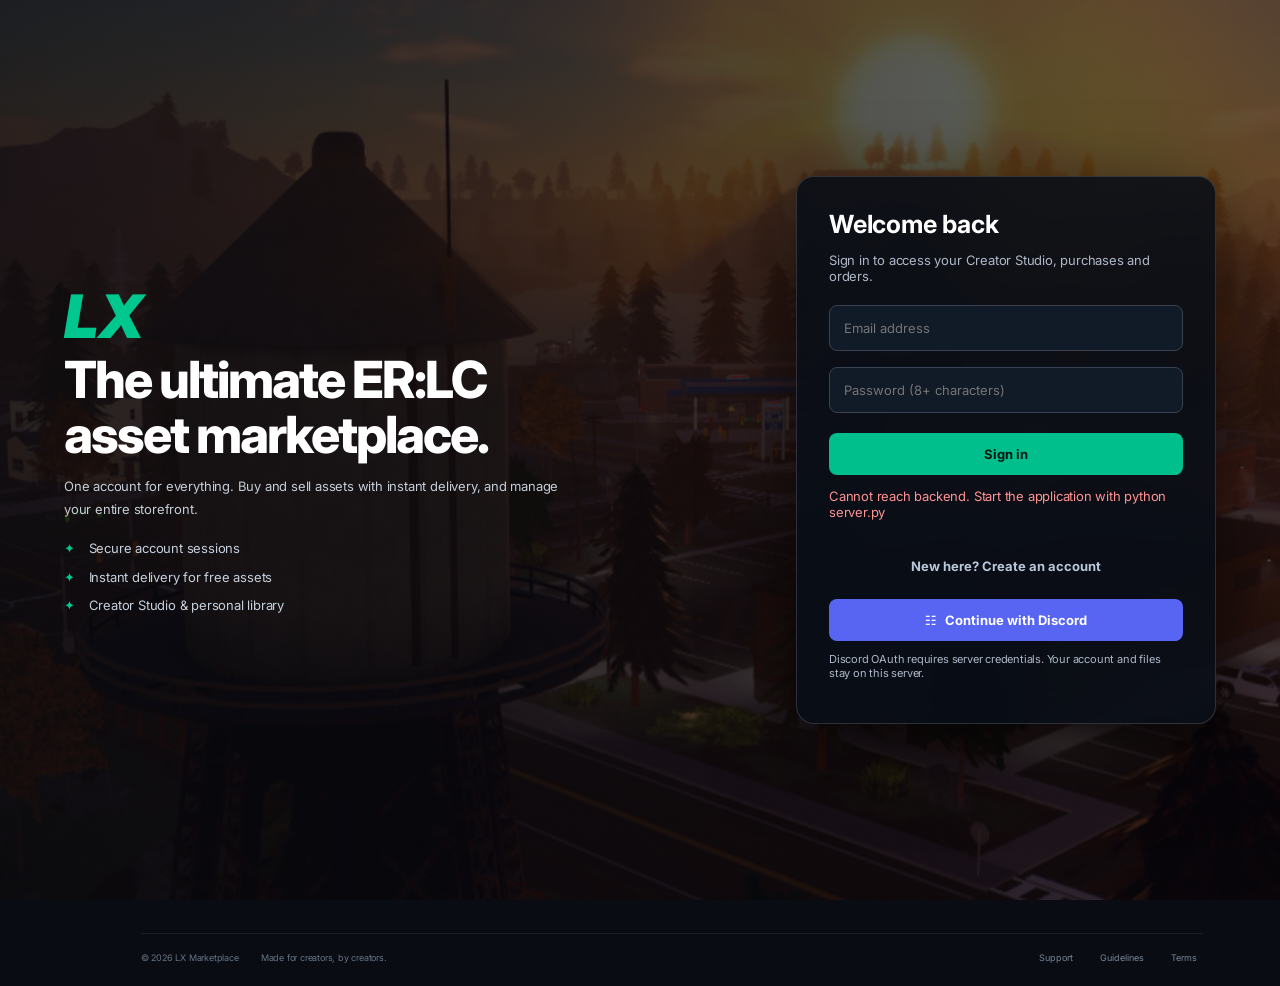
==== commit a75aaaee: "Marketplace ERLC" ====
--- a/index.html
+++ b/index.html
@@ -4,11 +4,12 @@
 <meta charset="UTF-8"><meta name="viewport" content="width=device-width, initial-scale=1.0">
 <meta name="theme-color" content="#090d13"><title>LX — ER:LC Creator Marketplace</title>
 <link rel="preconnect" href="https://fonts.googleapis.com"><link rel="preconnect" href="https://fonts.gstatic.com" crossorigin><link href="https://fonts.googleapis.com/css2?family=Inter:wght@400;500;600;700;800;900&display=swap" rel="stylesheet">
-<link rel="stylesheet" href="styles.css">
-<link rel="stylesheet" href="upgrade.css">
-<link rel="stylesheet" href="studio.css">
-<link rel="stylesheet" href="visual-refresh.css">
-<link rel="stylesheet" href="professional.css">
+<link rel="stylesheet" href="static/css/styles.css">
+<link rel="stylesheet" href="static/css/upgrade.css">
+<link rel="stylesheet" href="static/css/studio.css">
+<link rel="stylesheet" href="static/css/visual-refresh.css">
+<link rel="stylesheet" href="static/css/professional.css">
+<link rel="stylesheet" href="static/css/home-layout.css">
 </head>
 <body>
 <aside class="sidebar">
@@ -33,13 +34,13 @@
   <section class="page active" id="page-home">
     <div class="hero-bg"></div><div class="hero-grid">
       <div class="hero-copy"><div class="logo-large"><span>L</span><span>X</span></div><div class="eyebrow"><span class="eyebrow-line"></span> BUILT FOR THE COMMUNITY</div><h1>The marketplace for<br>ER:LC creators.</h1><p class="hero-desc">Buy and sell liveries, uniform packages, ELS configurations and server assets for Emergency Response: Liberty County. Files are delivered the moment your order completes.</p><div class="hero-buttons"><button class="btn primary" data-page="marketplace">Browse marketplace <span>↗</span></button><button class="btn secondary" data-page="dashboard"><svg viewBox="0 0 24 24"><rect x="4" y="4" width="6" height="6"/><rect x="14" y="4" width="6" height="6"/><rect x="4" y="14" width="6" height="6"/><rect x="14" y="14" width="6" height="6"/></svg> Dashboard</button></div><div class="hero-footnote"><span class="green-dot"></span> Free to join. Sellers set their own prices. <button data-page="help">Read how it works</button></div></div>
-      <button class="featured-card" id="featuredCard"><div class="featured-art police-art"><div class="art-top"><span>LAW ENFORCEMENT</span><strong>FLOZONA DESIGNS</strong><small>You want it. We make it.</small></div><div class="car-scene"><div class="moon"></div><div class="road"></div><div class="police-car"><div class="lightbar"></div><div class="windshield"></div><div class="car-door"><span>POLICE</span><i>★</i></div><div class="wheel w1"></div><div class="wheel w2"></div></div></div><span class="art-glow"></span></div><div class="featured-info"><div><h3>Discover community creations</h3><p>Explore new creator uploads</p></div><span class="view-link">Browse assets&nbsp; ↗</span></div></button>
+      
     </div>
     <section class="departments section-wrap"><div class="section-heading"><div><h2>Browse by department</h2><p>Assets grouped by the division they are built for.</p></div><button class="text-link" data-page="marketplace">All departments <span>→</span></button></div><div class="department-grid">
-      <button class="department" data-department="Police"><span class="dept-emblem police-emblem"><img src="assets/department-police.svg" alt="" loading="lazy"></span><span class="dept-copy"><b>Police</b><small>Cruisers, chargers and liveries</small></span><span class="arrow">↗</span></button>
-      <button class="department" data-department="Sheriff"><span class="dept-emblem sheriff-emblem"><img src="assets/department-sheriff.svg" alt="" loading="lazy"></span><span class="dept-copy"><b>Sheriff</b><small>Patrol and SUV packages</small></span><span class="arrow">↗</span></button>
-      <button class="department" data-department="Fire & Rescue"><span class="dept-emblem fire-emblem"><img src="assets/department-fire.svg" alt="" loading="lazy"></span><span class="dept-copy"><b>Fire &amp; Rescue</b><small>Engines, EMS and ladder trucks</small></span><span class="arrow">↗</span></button>
-      <button class="department" data-department="DOT"><span class="dept-emblem dot-emblem"><img src="assets/department-dot.svg" alt="" loading="lazy"></span><span class="dept-copy"><b>DOT</b><small>Work zones and utility rigs</small></span><span class="arrow">↗</span></button>
+      <button class="department" data-department="Police"><span class="dept-emblem police-emblem"><img src="static/images/department-police.svg" alt="" loading="lazy"></span><span class="dept-copy"><b>Police</b><small>Cruisers, chargers and liveries</small></span><span class="arrow">↗</span></button>
+      <button class="department" data-department="Sheriff"><span class="dept-emblem sheriff-emblem"><img src="static/images/department-sheriff.svg" alt="" loading="lazy"></span><span class="dept-copy"><b>Sheriff</b><small>Patrol and SUV packages</small></span><span class="arrow">↗</span></button>
+      <button class="department" data-department="Fire & Rescue"><span class="dept-emblem fire-emblem"><img src="static/images/department-fire.svg" alt="" loading="lazy"></span><span class="dept-copy"><b>Fire &amp; Rescue</b><small>Engines, EMS and ladder trucks</small></span><span class="arrow">↗</span></button>
+      <button class="department" data-department="DOT"><span class="dept-emblem dot-emblem"><img src="static/images/department-dot.svg" alt="" loading="lazy"></span><span class="dept-copy"><b>DOT</b><small>Work zones and utility rigs</small></span><span class="arrow">↗</span></button>
     </div></section>
     <section class="popular section-wrap"><div class="section-heading"><div><h2>Recently published</h2><p>Real listings published by LX creators.</p></div><button class="text-link" data-page="marketplace">Explore assets <span>→</span></button></div><div class="asset-grid" id="homeAssets"></div></section>
     <footer class="footer"><span>© 2026 LX Marketplace</span><span>Made for creators, by creators.</span><div><button data-page="help">Support</button><button data-page="help">Guidelines</button><button data-page="help">Terms</button></div></footer>
@@ -55,9 +56,9 @@
   <section class="page inner-page" id="page-activity"><div class="eyebrow">WHAT'S HAPPENING</div><h1>Activity<span class="title-period">.</span></h1><div class="empty-state"><div class="empty-symbol">⌁</div><h2>All caught up</h2><p>New releases and community updates will appear here.</p></div></section>
 </main>
 <div class="toast" id="toast" role="status"></div><div class="modal-backdrop" id="modalBackdrop"><section class="modal" id="modal"><button class="modal-close" id="modalClose">×</button><div id="modalContent"></div></section></div>
-<script src="app.js"></script>
-<script defer src="upgrade.js"></script>
-<script defer src="studio.js"></script>
-<script defer src="listing.js"></script>
-<link rel="stylesheet" href="listing.css">
+<script src="static/js/app.js"></script>
+<script defer src="static/js/upgrade.js"></script>
+<script defer src="static/js/studio.js"></script>
+<script defer src="static/js/listing.js"></script>
+<link rel="stylesheet" href="static/css/listing.css">
 </body></html>
--- a/static/css/styles.css
+++ b/static/css/styles.css
@@ -0,0 +1,2 @@
+:root{--bg:#090d13;--panel:#10151d;--panel2:#121923;--line:rgba(255,255,255,.075);--muted:#8490a1;--text:#f4f6f8;--green:#00c88a;--green2:#00a976;--radius:12px}*{box-sizing:border-box}html{scroll-behavior:smooth}body{margin:0;background:var(--bg);color:var(--text);font-family:Inter,ui-sans-serif,system-ui,sans-serif;font-size:13px;letter-spacing:-.015em}button,input,select,textarea{font:inherit}button{cursor:pointer;color:inherit}button:focus-visible,input:focus-visible,select:focus-visible,textarea:focus-visible{outline:2px solid var(--green);outline-offset:3px}svg{width:18px;height:18px;fill:none;stroke:currentColor;stroke-width:1.8;stroke-linecap:round;stroke-linejoin:round}.sidebar{position:fixed;z-index:20;inset:0 auto 0 0;width:64px;background:#0b1018;border-right:1px solid var(--line);display:flex;align-items:center;flex-direction:column}.brand-mini{height:53px;width:100%;display:grid;place-items:center;border:0;border-bottom:1px solid var(--line);background:transparent}.mini-mark{font-weight:900;font-size:13px;letter-spacing:-2px;background:linear-gradient(120deg,#f5f7f9 20%,#00d89a 52%,#00a777);color:transparent;background-clip:text}.side-nav{display:flex;flex-direction:column;align-items:center;width:100%;padding-top:7px;gap:1px}.nav-item,.logout{width:100%;min-height:40px;border:0;background:transparent;color:#657184;display:flex;align-items:center;justify-content:center;position:relative;transition:.18s}.nav-item svg,.logout svg{width:16px;height:16px}.nav-item span,.logout span{display:none}.nav-item:hover,.logout:hover{color:#f5f7f9;background:#131a24}.nav-item.active{color:#f5f7f9}.nav-item.active:before{content:"";position:absolute;left:0;width:2px;height:23px;background:var(--green);border-radius:0 3px 3px 0}.nav-divider{height:1px;background:var(--line);width:32px;margin:7px 0}.logout{margin-top:auto;height:53px;border-top:1px solid var(--line)}.main{margin-left:64px;min-height:100vh;position:relative;overflow:hidden}.topbar{height:64px;padding:0 34px;display:flex;align-items:center;justify-content:space-between;border-bottom:1px solid rgba(255,255,255,.045);position:absolute;top:0;left:0;right:0;z-index:5;background:rgba(9,13,19,.28);backdrop-filter:blur(14px)}.crumb{display:flex;align-items:center;gap:9px;color:#aeb8c7;font-weight:600}.crumb-dot{width:6px;height:6px;border-radius:50%;background:var(--green);box-shadow:0 0 12px #00c88a66}.top-actions{display:flex;align-items:center;gap:16px}.global-search{width:240px;height:35px;border:1px solid var(--line);background:rgba(10,15,22,.55);border-radius:8px;display:flex;align-items:center;padding:0 9px;gap:8px;color:#697588}.global-search svg{width:15px;height:15px}.global-search input{background:none;border:0;outline:none;color:#e7ebf0;width:100%;min-width:0;font-size:11px}.global-search input::placeholder{color:#7c8796}.global-search kbd{font-size:9px;border:1px solid #303744;border-radius:4px;padding:3px 4px;white-space:nowrap}.icon-btn{border:0;background:transparent;color:#8793a4;position:relative;display:grid;place-items:center}.icon-btn svg{width:17px}.icon-btn i{position:absolute;right:-1px;top:0;width:5px;height:5px;border-radius:50%;background:var(--green)}.avatar{width:29px;height:29px;border-radius:50%;border:1px solid #315d53;background:linear-gradient(135deg,#182f30,#10161e);color:#53e4b2;font-weight:800;font-size:10px}.page{display:none;min-height:100vh;position:relative;padding-top:64px}.page.active{display:block}.hero-bg{position:absolute;inset:0 0 auto;height:680px;background:linear-gradient(90deg,rgba(8,12,17,.88),rgba(8,12,17,.61) 50%,rgba(8,12,17,.68)),linear-gradient(0deg,#090d13 0%,rgba(9,13,19,.1) 55%,rgba(9,13,19,.45)),url('../images/reference-background.jpg') center 44%/cover;filter:saturate(.65);opacity:.92}.hero-grid{position:relative;min-height:480px;padding:33px clamp(32px,6vw,100px) 10px;display:grid;grid-template-columns:minmax(340px,1fr) minmax(340px,.92fr);align-items:center;gap:clamp(30px,5vw,78px);max-width:1480px;margin:auto}.hero-copy{padding-top:0;max-width:490px}.logo-large{font-size:83px;line-height:.95;letter-spacing:-13px;font-weight:900;margin:0 0 37px 8px;display:flex;gap:1px;transform:skew(-10deg)}.logo-large span:first-child{color:#f5f6f8;text-shadow:0 7px 24px #0008}.logo-large span:last-child{background:linear-gradient(130deg,#00a976,#00e4a1 60%,#00a978);color:transparent;background-clip:text}.eyebrow{font-size:9px;letter-spacing:.18em;font-weight:800;color:#9ba8b9;display:flex;align-items:center;gap:8px;margin-bottom:15px}.eyebrow-line{width:19px;height:1px;background:var(--green)}h1{font-size:clamp(31px,3vw,40px);line-height:1.16;letter-spacing:-.055em;margin:0;font-weight:800}.hero-copy h1{font-size:clamp(31px,3vw,39px)}.hero-desc{color:#a6b0bf;font-size:12px;line-height:1.75;max-width:430px;margin:15px 0 22px}.hero-buttons{display:flex;gap:9px;flex-wrap:wrap}.btn{height:39px;padding:0 15px;border-radius:7px;border:1px solid transparent;display:inline-flex;align-items:center;justify-content:center;gap:11px;font-size:11px;font-weight:700;transition:transform .18s,background .18s,border .18s}.btn:hover{transform:translateY(-1px)}.btn.primary{background:var(--green);color:#05130f;box-shadow:0 5px 20px #00b67c20}.btn.primary:hover{background:#21dda5}.btn.primary span{font-size:16px}.btn.secondary{background:rgba(10,14,20,.62);border-color:rgba(255,255,255,.13);color:#e7ebf0}.btn.secondary:hover{background:#171f2b;border-color:#3d4a59}.btn.secondary svg{width:13px;height:13px}.hero-footnote{font-size:9px;color:#8793a4;margin-top:18px;display:flex;align-items:center;gap:6px;flex-wrap:wrap}.green-dot{display:inline-block;width:5px;height:5px;border-radius:50%;background:var(--green);margin-left:3px}.hero-footnote button{background:none;border:0;padding:0;color:#a6b4c4;text-decoration:underline;text-underline-offset:2px;font-size:9px}.featured-card{padding:0;overflow:hidden;display:block;text-align:left;border:1px solid rgba(255,255,255,.12);border-radius:13px;background:#0b1018;box-shadow:0 24px 80px #0008;max-width:500px;width:100%;justify-self:end;transition:transform .25s,border .25s}.featured-card:hover{transform:translateY(-4px);border-color:#00c88a80}.featured-art{height:222px;position:relative;overflow:hidden;background:radial-gradient(ellipse at 75% 24%,#4b4d43 0,#20252a 40%,#0c1118 75%)}.police-art:before{content:"";position:absolute;inset:0;background:linear-gradient(180deg,#10151b20,#0b0f16aa),repeating-linear-gradient(115deg,transparent 0 55px,#ffffff06 56px 57px)}.art-top{height:31px;position:relative;z-index:2;background:linear-gradient(90deg,#0d1018,#15151b 65%,#201116);border-bottom:2px solid #a72b8c;display:flex;align-items:center;padding:0 12px;gap:9px}.art-top span{font-size:7px;font-weight:800;border:1px solid #7c5284;padding:3px 5px}.art-top strong{font-size:14px;font-weight:900;letter-spacing:.01em}.art-top small{font-size:6px;align-self:flex-end;margin:0 0 4px -87px;color:#d0d1d4}.car-scene{position:absolute;inset:31px 0 0;overflow:hidden}.moon{position:absolute;right:15%;top:15px;width:130px;height:80px;border-radius:50%;background:#b6b8a4;filter:blur(23px);opacity:.14}.road{position:absolute;left:-10%;right:-10%;height:75px;bottom:-22px;transform:rotate(-4deg);background:linear-gradient(#171a1d,#07090d);border-top:2px solid #6d6e6c55}.police-car{position:absolute;width:78%;height:80px;bottom:26px;left:12%;background:linear-gradient(180deg,#f5f5f0 0%,#c9cdd0 45%,#f1f2ee 58%,#3a4148 61%,#14191f 100%);border-radius:35px 45px 12px 11px;transform:skew(-8deg);box-shadow:0 13px 18px #0008}.police-car:before{content:"";position:absolute;left:23%;top:-37px;width:47%;height:48px;background:linear-gradient(180deg,#d8dad8,#313840);clip-path:polygon(18% 0,78% 0,100% 100%,0 100%);border-radius:15px 18px 0 0}.police-car:after{content:"";position:absolute;left:25%;top:-32px;width:43%;height:39px;background:linear-gradient(115deg,#131b25,#59616a 65%,#111820);clip-path:polygon(18% 0,78% 0,100% 100%,0 100%)}.lightbar{position:absolute;z-index:4;top:-40px;left:45%;width:42px;height:5px;border-radius:3px;background:linear-gradient(90deg,#ef343d 0 45%,#151c28 45% 55%,#3a9aff 55%);box-shadow:0 0 9px #5aa5ff77}.windshield{display:none}.car-door{position:absolute;z-index:5;left:37%;top:29px;width:43%;height:34px;border-left:1px solid #5a6168;border-right:1px solid #777;display:flex;align-items:center;justify-content:center;gap:4px;color:#151a20;font-weight:900;font-size:14px;letter-spacing:-.04em}.car-door i{font-size:10px;color:#b8a65c}.wheel{position:absolute;z-index:6;bottom:-10px;width:43px;height:43px;border-radius:50%;border:7px solid #101419;background:radial-gradient(circle,#92999c 0 20%,#343a41 22% 47%,#090c10 50%);box-shadow:0 2px 5px #000}.w1{left:15%}.w2{right:12%}.art-glow{position:absolute;inset:0;pointer-events:none;background:linear-gradient(90deg,#0002,transparent 50%,#0005)}.featured-info{padding:13px 14px 14px;display:flex;align-items:center;justify-content:space-between;gap:12px}.featured-info h3{font-size:12px;margin:0 0 9px;font-weight:700;letter-spacing:-.03em}.featured-info p{margin:0;color:#a6b1bf;font-size:9px}.free-pill{background:#222a34;border:1px solid #303946;color:#dfe5eb;border-radius:5px;padding:3px 7px;margin-left:7px;font-size:8px}.view-link{white-space:nowrap;font-size:9px;font-weight:700;color:#dfe5eb}.section-wrap{position:relative;padding:29px clamp(32px,6vw,100px) 0;max-width:1480px;margin:0 auto}.section-heading{display:flex;align-items:end;justify-content:space-between;margin-bottom:17px;gap:15px}.section-heading h2,.panel-heading h2{font-size:14px;margin:0 0 5px;letter-spacing:-.03em}.section-heading p,.panel-heading p{margin:0;color:#7f8b9d;font-size:10px}.text-link{background:transparent;border:0;color:#aeb8c5;font-size:10px;padding:4px 0;font-weight:600;white-space:nowrap}.text-link:hover{color:var(--green)}.text-link span{margin-left:5px}.department-grid{display:grid;grid-template-columns:repeat(4,minmax(0,1fr));gap:9px}.department{min-width:0;display:flex;align-items:center;text-align:left;gap:10px;background:rgba(13,18,26,.85);border:1px solid rgba(255,255,255,.08);border-radius:8px;padding:11px 12px;min-height:60px;transition:.2s}.department:hover{background:#151e29;border-color:#00c88a65;transform:translateY(-2px)}.dept-emblem{width:27px;height:27px;flex:0 0 27px;display:grid;place-items:center;border-radius:7px;font-size:16px;font-weight:900;border:1px solid #ffffff17}.police-emblem{background:#142c43;color:#65b4f4}.sheriff-emblem{background:#34321c;color:#e5c65b}.fire-emblem{background:#3b2023;color:#ff6969}.dot-emblem{background:#293343;color:#f4d65b}.dept-copy{min-width:0;display:flex;flex-direction:column;gap:3px}.dept-copy b{font-size:10px}.dept-copy small{font-size:9px;color:#7d899a;white-space:nowrap;overflow:hidden;text-overflow:ellipsis}.arrow{margin-left:auto;color:#617084;font-size:13px}.popular{padding-top:34px}.asset-grid{display:grid;grid-template-columns:repeat(3,minmax(0,1fr));gap:13px}.asset-card{min-width:0;border:1px solid var(--line);background:#0e141d;border-radius:10px;overflow:hidden;transition:transform .2s,border-color .2s}.asset-card:hover{transform:translateY(-3px);border-color:#364354}.asset-art{height:142px;position:relative;overflow:hidden;background:#1b2630}.asset-art:after{content:"";position:absolute;inset:0;background:linear-gradient(0deg,#060a10a8,transparent 65%)}.asset-art.police{background:radial-gradient(ellipse at 65% 30%,#55636a,#27333c 48%,#121920)}.asset-art.sheriff{background:radial-gradient(ellipse at 60% 20%,#6a6242,#31372e 50%,#141a1b)}.asset-art.fire{background:radial-gradient(ellipse at 55% 20%,#78443b,#3c2828 55%,#14151b)}.asset-art.dot{background:radial-gradient(ellipse at 55% 20%,#57656b,#27333a 55%,#14191e)}.asset-art.uniform{background:radial-gradient(ellipse at 60% 20%,#515b6b,#252c39 55%,#111720)}.asset-art.els{background:radial-gradient(ellipse at 55% 20%,#41365c,#211f35 55%,#10121c)}.asset-art .scene-line{position:absolute;left:0;right:0;bottom:20px;height:2px;background:#b8c1c133;transform:rotate(-5deg)}.mini-vehicle{position:absolute;z-index:1;width:63%;height:35px;bottom:33px;left:18%;border-radius:20px 23px 7px 6px;background:linear-gradient(180deg,#e2e5e2,#9fa8ab 60%,#242a31 62%);transform:skew(-8deg);box-shadow:0 12px 22px #0009}.mini-vehicle:before{content:"";position:absolute;left:25%;top:-22px;width:43%;height:26px;background:linear-gradient(90deg,#1a2530,#66727b,#1a2530);clip-path:polygon(15% 0,80% 0,100% 100%,0 100%)}.mini-vehicle:after{content:"";position:absolute;bottom:-7px;left:13%;width:26px;height:26px;border-radius:50%;background:radial-gradient(circle,#9da3a7 0 22%,#171b20 25% 60%,#06080b 63%);box-shadow:112px 0 0 -1px #080a0d,112px 0 0 4px #171b20}.asset-art.sheriff .mini-vehicle{background:linear-gradient(180deg,#d7d3bd,#9c9c8b 60%,#282b2a 62%)}.asset-art.fire .mini-vehicle{background:linear-gradient(180deg,#f1493d,#b72929 60%,#1d1c21 62%)}.asset-art.dot .mini-vehicle{background:linear-gradient(180deg,#f4ce38,#e4b82d 60%,#292d31 62%)}.asset-art .asset-tag{position:absolute;z-index:2;left:10px;top:10px;font-size:8px;font-weight:700;letter-spacing:.05em;text-transform:uppercase;background:#090d13b8;border:1px solid #ffffff21;border-radius:5px;padding:5px 7px;color:#dce4ec}.heart-btn{position:absolute;z-index:3;right:9px;top:9px;width:27px;height:27px;border-radius:7px;border:1px solid #ffffff1c;background:#080c12b8;display:grid;place-items:center;color:#e5e9ee}.heart-btn svg{width:14px;height:14px}.heart-btn.saved{color:#ff6f90}.heart-btn.saved svg{fill:#ff6f90}.asset-body{padding:12px}.asset-title-row{display:flex;justify-content:space-between;align-items:start;gap:8px}.asset-title-row h3{font-size:11px;line-height:1.45;margin:0 0 7px;font-weight:700}.price{font-size:11px;font-weight:800;white-space:nowrap}.asset-meta{display:flex;align-items:center;justify-content:space-between;color:#8490a1;font-size:9px}.creator-label{display:flex;align-items:center;gap:6px}.creator-dot{width:17px;height:17px;border-radius:50%;background:linear-gradient(135deg,#254f4b,#12221f);display:grid;place-items:center;color:#7be2bd;font-size:7px;font-weight:800}.asset-bottom{border-top:1px solid var(--line);margin-top:11px;padding-top:9px;display:flex;justify-content:space-between;align-items:center}.asset-category{font-size:8px;color:#98a4b3;background:#1a222d;border-radius:4px;padding:4px 6px}.quick-view{background:transparent;border:0;color:#b5c0ce;font-size:9px;font-weight:700}.quick-view:hover{color:var(--green)}.footer{margin:43px clamp(32px,6vw,100px) 0;padding:17px 0 22px;border-top:1px solid var(--line);display:flex;gap:22px;align-items:center;color:#667386;font-size:9px}.footer>span:nth-child(2){margin-right:auto}.footer div{display:flex;gap:15px}.footer button{background:transparent;border:0;color:#788597;font-size:9px}.footer button:hover{color:var(--green)}.inner-page{padding:104px clamp(28px,5vw,78px) 55px;max-width:1480px;margin:0 auto;min-height:100vh}.inner-page h1{font-size:37px}.title-period{color:var(--green)}.page-title-row{display:flex;align-items:end;justify-content:space-between;gap:20px;margin-bottom:27px}.page-title-row p,.page-intro{color:#8c98a9;font-size:12px;margin:10px 0 0}.market-tools{display:flex;gap:10px;margin:24px 0 14px}.market-search{height:41px;border:1px solid #252e3a;background:#0e141d;border-radius:8px;display:flex;align-items:center;gap:10px;padding:0 12px;flex:1;color:#778497}.market-search svg{width:16px}.market-search input{border:0;outline:none;background:none;color:#eef2f6;flex:1;min-width:0}.market-search input::placeholder{color:#667386}.market-tools select,.form-panel select{height:41px;background:#0e141d;border:1px solid #252e3a;border-radius:8px;padding:0 12px;color:#cbd4df;min-width:155px}.filter-row{display:flex;gap:7px;flex-wrap:wrap;margin-bottom:18px}.filter-chip{background:#101720;border:1px solid #242d38;border-radius:7px;color:#8d9aab;padding:8px 12px;font-size:10px}.filter-chip:hover,.filter-chip.active{background:#10271f;border-color:#146447;color:#5ce6b6}.results-line{display:flex;justify-content:space-between;align-items:center;color:#8793a4;font-size:10px;padding:0 1px 12px}.market-assets{grid-template-columns:repeat(3,minmax(0,1fr))}.stat-grid{display:grid;grid-template-columns:repeat(4,minmax(0,1fr));gap:12px;margin:28px 0}.stat-card{border:1px solid var(--line);background:#0e141d;border-radius:10px;padding:17px}.stat-card>span{display:block;color:#8995a5;font-size:10px;margin-bottom:13px}.stat-card>b{font-size:28px;letter-spacing:-.05em}.stat-card small{display:block;color:#778496;font-size:9px;margin-top:9px}.stat-card small em{font-style:normal;color:#758195}.stat-card .positive{color:#49dba7}.star{font-size:16px;color:#e6c96b;margin-left:5px}.panel{background:#0e141d;border:1px solid var(--line);border-radius:11px;margin-top:16px;padding:18px}.panel-heading{display:flex;justify-content:space-between;align-items:center;margin-bottom:17px}.listing-table{display:flex;flex-direction:column}.listing-row{display:grid;grid-template-columns:42px minmax(0,1fr) 70px 75px;gap:12px;align-items:center;padding:11px 0;border-top:1px solid var(--line)}.listing-thumb{height:34px;width:42px;border-radius:6px;background:linear-gradient(135deg,#354653,#111820);position:relative;overflow:hidden}.listing-thumb:after{content:"";position:absolute;left:5px;right:5px;bottom:8px;height:11px;border-radius:5px;background:#c7cece}.listing-row strong{display:block;font-size:10px}.listing-row small{display:block;color:#778496;font-size:9px;margin-top:4px}.listing-row .listing-price{font-size:10px;font-weight:700}.status{font-size:8px;border-radius:4px;background:#103326;color:#58dca7;padding:5px 6px;justify-self:end}.getting-started{display:flex;align-items:center;gap:14px;padding:18px}.start-icon{width:38px;height:38px;border-radius:9px;background:#103428;color:#46d7a2;display:grid;place-items:center;font-size:20px}.getting-started div:nth-child(2){flex:1}.getting-started h3{margin:0 0 5px;font-size:12px}.getting-started p{margin:0;color:#8490a1;font-size:10px;line-height:1.6;max-width:570px}.creator-grid{display:grid;grid-template-columns:repeat(3,minmax(0,1fr));gap:13px;margin-top:27px}.creator-card{background:#0e141d;border:1px solid var(--line);border-radius:10px;padding:18px;display:flex;gap:13px;align-items:start}.creator-avatar{width:43px;height:43px;border-radius:12px;display:grid;place-items:center;font-weight:900;color:#8de9c8;background:linear-gradient(135deg,#214c44,#111b21);font-size:12px}.creator-card h3{margin:2px 0 5px;font-size:12px}.creator-card p{margin:0 0 11px;color:#8290a2;font-size:10px;line-height:1.6}.creator-card .text-link{padding:0}.form-panel{max-width:650px;margin-top:25px;padding:22px;border:1px solid var(--line);border-radius:12px;background:#0e141d;display:flex;flex-direction:column;gap:17px}.form-panel label{display:flex;flex-direction:column;gap:8px;color:#b7c1ce;font-size:10px;font-weight:700}.form-panel input,.form-panel textarea,.form-panel select{width:100%;border:1px solid #283240;background:#0a0f16;color:#e7edf3;border-radius:7px;padding:11px 12px;outline:none;font-size:11px}.form-panel textarea{resize:vertical}.form-panel input:focus,.form-panel textarea:focus{border-color:#13875e}.form-two{display:grid;grid-template-columns:1fr 1fr;gap:13px}.upload-note{color:#8290a2;font-size:10px;line-height:1.5;background:#111b24;padding:11px;border-radius:7px}.form-panel .btn{align-self:flex-start}.empty-state{text-align:center;padding:100px 20px 70px}.empty-symbol{margin:0 auto 17px;width:51px;height:51px;border:1px solid #273441;border-radius:15px;display:grid;place-items:center;color:#5ce1b2;background:#102019;font-size:21px}.empty-state h2{font-size:17px;margin:0 0 8px}.empty-state p{color:#8793a4;font-size:11px;margin:0 auto 18px;max-width:350px;line-height:1.7}.faq-list{max-width:760px;margin-top:28px;border:1px solid var(--line);border-radius:10px;overflow:hidden}.faq-list details{padding:17px 19px;border-bottom:1px solid var(--line);background:#0e141d}.faq-list details:last-child{border-bottom:0}.faq-list summary{cursor:pointer;font-size:12px;font-weight:700}.faq-list details p{color:#8b97a7;font-size:11px;line-height:1.7;margin:13px 0 0}.toast{position:fixed;z-index:50;bottom:24px;left:50%;transform:translate(-50%,20px);padding:12px 17px;border-radius:8px;background:#e7fff5;color:#063b2b;font-size:11px;font-weight:700;box-shadow:0 8px 35px #0008;opacity:0;pointer-events:none;transition:.25s}.toast.show{opacity:1;transform:translate(-50%,0)}.modal-backdrop{position:fixed;z-index:40;inset:0;background:#020407b8;backdrop-filter:blur(7px);display:none;align-items:center;justify-content:center;padding:20px}.modal-backdrop.open{display:flex}.modal{width:min(560px,100%);max-height:90vh;overflow:auto;position:relative;background:#101720;border:1px solid #303a47;border-radius:14px;padding:25px;box-shadow:0 30px 100px #000b}.modal-close{position:absolute;right:13px;top:11px;width:30px;height:30px;border-radius:7px;border:1px solid #303a47;background:#161e28;color:#b9c4d1;font-size:20px}.modal h2{font-size:21px;margin:0 35px 8px 0;letter-spacing:-.04em}.modal p{font-size:11px;color:#93a0b1;line-height:1.7}.modal-art{height:180px;margin:-25px -25px 20px;background:radial-gradient(ellipse at 55% 20%,#53636b,#26343d 55%,#111720);position:relative;overflow:hidden}.modal-art .mini-vehicle{bottom:48px}.modal-price-row{display:flex;justify-content:space-between;align-items:center;border-top:1px solid var(--line);padding-top:15px;margin-top:15px}.modal-price-row strong{font-size:20px}.modal .modal-meta{display:flex;gap:8px;align-items:center;color:#8490a1;font-size:10px}.modal-actions{display:flex;gap:9px;margin-top:18px}.modal-actions .btn{flex:1}.profile-menu{display:flex;flex-direction:column;gap:8px;margin-top:18px}.profile-menu button{border:1px solid var(--line);background:#141c26;text-align:left;padding:12px;border-radius:7px;color:#cbd4df}.profile-menu button:hover{border-color:#00c88a66}.empty-assets{grid-column:1/-1;border:1px dashed #303b49;border-radius:10px;text-align:center;padding:42px;color:#8996a6;font-size:11px}.hidden{display:none!important}
+@media(min-width:1400px){.hero-grid{min-height:490px}.featured-art{height:245px}.asset-art{height:155px}}@media(max-width:1050px){.hero-grid{grid-template-columns:1fr 1fr;padding-left:35px;padding-right:35px;gap:24px}.logo-large{font-size:68px;margin-bottom:29px}.hero-copy h1{font-size:32px}.featured-art{height:190px}.section-wrap{padding-left:35px;padding-right:35px}.department-grid{grid-template-columns:repeat(2,minmax(0,1fr))}.asset-grid,.market-assets{grid-template-columns:repeat(2,minmax(0,1fr))}.stat-grid{grid-template-columns:repeat(2,minmax(0,1fr))}.inner-page{padding-left:35px;padding-right:35px}.creator-grid{grid-template-columns:repeat(2,minmax(0,1fr))}}@media(max-width:700px){.sidebar{width:52px}.main{margin-left:52px}.topbar{padding:0 15px;height:57px}.global-search{width:36px;padding:0 9px;border:0;background:transparent}.global-search input,.global-search kbd{display:none}.top-actions{gap:10px}.page{padding-top:57px}.hero-grid{grid-template-columns:1fr;padding:29px 21px 5px;gap:28px}.hero-copy{max-width:540px}.logo-large{font-size:65px;margin:0 0 22px 5px}.hero-copy h1{font-size:34px}.hero-desc{font-size:11px}.featured-card{justify-self:stretch;max-width:none}.featured-art{height:190px}.section-wrap{padding:28px 21px 0}.department-grid{grid-template-columns:1fr 1fr;gap:7px}.department{padding:9px;gap:7px}.dept-emblem{width:24px;height:24px;flex-basis:24px}.dept-copy small{font-size:8px}.dept-copy b{font-size:9px}.section-heading h2{font-size:13px}.section-heading p{font-size:9px}.text-link{font-size:9px}.asset-grid,.market-assets{grid-template-columns:1fr 1fr;gap:9px}.asset-art{height:105px}.asset-body{padding:9px}.asset-title-row h3{font-size:10px}.price{font-size:10px}.asset-meta{font-size:8px}.footer{margin:32px 21px 0;flex-wrap:wrap;gap:9px}.footer>span:nth-child(2){margin-right:0}.footer div{width:100%}.inner-page{padding:87px 20px 40px}.inner-page h1{font-size:30px}.page-title-row{align-items:start;flex-direction:column}.page-title-row .btn{height:35px}.market-tools{flex-direction:column}.market-tools select{width:100%}.filter-row{gap:6px}.filter-chip{padding:7px 9px}.stat-grid{gap:8px}.stat-card{padding:13px}.stat-card>b{font-size:24px}.panel{padding:13px}.listing-row{grid-template-columns:36px minmax(0,1fr) 42px;gap:8px}.listing-row .status{display:none}.listing-thumb{width:36px}.getting-started{align-items:flex-start;flex-wrap:wrap}.getting-started .btn{margin-left:52px}.creator-grid{grid-template-columns:1fr}.form-panel{padding:16px}.form-two{grid-template-columns:1fr}.empty-state{padding:80px 15px}.featured-info h3{font-size:11px}.view-link{font-size:8px}}@media(max-width:390px){.department-grid{grid-template-columns:1fr}.asset-grid,.market-assets{grid-template-columns:1fr}.asset-art{height:145px}.hero-copy h1{font-size:30px}.logo-large{font-size:58px}.hero-buttons .btn{padding:0 11px}}
--- a/static/css/upgrade.css
+++ b/static/css/upgrade.css
@@ -0,0 +1,15 @@
+.auth-screen{position:fixed;inset:0;z-index:9999;background:linear-gradient(90deg,rgba(6,10,17,.76),rgba(6,10,17,.62)),url('../images/reference-background.jpg') center/cover;display:flex;align-items:center;justify-content:space-between;gap:5vw;padding:5vw;color:white}.auth-screen.hidden{display:none}.auth-copy{max-width:510px}.auth-copy h1{font-size:clamp(32px,4vw,56px);line-height:1.07;letter-spacing:-2px}.auth-copy p{color:#c5ced7;line-height:1.8}.auth-brand{font-size:60px;font-weight:1000;font-style:italic;color:#00c78e}.auth-panel{width:min(420px,100%);background:rgba(10,15,25,.76);border:1px solid #ffffff25;box-shadow:0 25px 85px #0009;backdrop-filter:blur(22px);border-radius:18px;padding:32px}.auth-panel h2{font-size:25px;margin:0 0 8px}.auth-panel p{color:#aeb8c8}.auth-panel input{width:100%;padding:14px;background:#111a27;border:1px solid #384251;color:#fff;border-radius:8px;margin:8px 0;box-sizing:border-box}.auth-panel button{width:100%;padding:13px;border-radius:8px;border:0;cursor:pointer;margin-top:12px;font-weight:700}.auth-submit{background:#00bf8c;color:#061710}.auth-discord{background:#5865f2;color:white}.auth-switch{background:transparent;color:#b8c8da}.auth-error{color:#ff9292!important;min-height:20px}.auth-panel .auth-name{display:none}.auth-panel.register .auth-name{display:block}.auth-features{line-height:2.2;color:#c6d0dc}.auth-features span{color:#00c78e;margin-right:10px}.upload-file-label{display:block;margin:16px 0;color:#d6e0e8}.upload-file-label input{display:block;margin-top:8px;color:#d6e0e8}.orders-list{display:grid;gap:12px}.order-item{display:flex;justify-content:space-between;align-items:center;gap:10px;padding:16px;background:#151c28;border-radius:10px}.order-item a{color:#00d4a0}@media(max-width:750px){.auth-screen{flex-direction:column;overflow:auto;justify-content:flex-start;padding:30px 20px}.auth-copy h1{font-size:34px}.auth-brand{font-size:42px}.auth-panel{padding:22px}.auth-features{display:none}}
+
+.lx-profile-form{display:grid;gap:16px;margin-top:20px}.lx-profile-form label{display:grid;gap:8px;color:#d7dbe5;font-size:13px}.lx-profile-form input{background:#171b26;color:white;border:1px solid #353b4c;border-radius:9px;padding:12px}.lx-avatar-preview{width:90px;height:90px;border-radius:50%;background:#232b3c;display:grid;place-items:center;font-size:28px;font-weight:700;overflow:hidden}.lx-avatar-preview img{width:100%;height:100%;object-fit:cover}#profileError{color:#f8a4a4}
+
+
+/* Home page and login visuals */
+#page-home .hero-bg {background:linear-gradient(90deg,rgba(5,9,15,.74),rgba(5,9,15,.32)),linear-gradient(0deg,#090d13,transparent 90%),url("../images/erlc_dusk_background.jpg") center/cover;filter:none;opacity:1}
+#page-home .hero-grid {position:relative;z-index:1;min-height:440px;align-items:center}
+#page-home .hero-copy {position:relative;z-index:2}
+#page-home .logo-large {margin-bottom:28px}
+#page-home .featured-card {position:relative;z-index:2}
+.auth-screen {background:#080d14!important;isolation:isolate;overflow:auto}
+.auth-screen::before {content:'';position:absolute;inset:0;z-index:-1;background:linear-gradient(90deg,rgba(5,9,15,.8),rgba(5,9,15,.56)),url('../images/erlc_sunset.png') center/cover;opacity:.88}
+.auth-panel {background:rgba(9,14,23,.88)}
+@media(max-width:700px){#page-home .hero-grid{min-height:0}}
--- a/static/css/studio.css
+++ b/static/css/studio.css
@@ -0,0 +1 @@
+.studio-row{display:flex;justify-content:space-between;align-items:center;padding:18px;border-bottom:1px solid #25303a;gap:12px}.studio-row strong,.studio-row small{display:block}.studio-row small{color:#9ba9b8;margin-top:5px}.studio-delete{background:#29191c;border:1px solid #69333c;border-radius:8px;color:#ffb6bc;padding:9px 16px;cursor:pointer}.studio-delete:hover{background:#47232a}.studio-empty{padding:24px;color:#a6b1c0}.auth-screen{z-index:9999}
--- a/static/css/visual-refresh.css
+++ b/static/css/visual-refresh.css
@@ -0,0 +1,12 @@
+
+/* Department emblems */
+.dept-emblem{display:inline-flex;align-items:center;justify-content:center;overflow:hidden;flex-shrink:0;background:transparent!important;border:0!important;width:54px!important;height:54px!important}
+.dept-emblem img{display:block;width:100%;height:100%;object-fit:contain;filter:drop-shadow(0 3px 9px rgba(0,0,0,.3))}
+.department{min-height:86px;transition:transform .18s ease,border-color .18s ease,background .18s ease}
+.department:hover{transform:translateY(-3px);border-color:rgba(0,208,158,.35);background:#111a22}
+/* Real scenery for previews, replacing plain CSS illustrations */
+.asset-art{background-image:linear-gradient(180deg,rgba(4,10,17,.13),rgba(3,7,13,.7)),url('../images/erlc_sunset.png')!important;background-size:cover!important;background-position:center!important}
+.asset-art.sheriff,.asset-art.dot{background-image:linear-gradient(180deg,rgba(4,10,17,.13),rgba(3,7,13,.7)),url('../images/erlc_dusk_background.jpg')!important}
+.asset-art .mini-vehicle,.asset-art .scene-line{display:none!important}
+.asset-art::after{content:'ER:LC ASSET';position:absolute;bottom:14px;left:16px;letter-spacing:.16em;font-size:10px;font-weight:700;color:#fff;text-shadow:0 2px 8px #000}
+@media(max-width:680px){.dept-emblem{width:46px!important;height:46px!important}}
--- a/static/css/professional.css
+++ b/static/css/professional.css
@@ -0,0 +1,2 @@
+#page-home .hero-bg{background:linear-gradient(90deg,rgba(5,9,15,.74),rgba(5,9,15,.32)),linear-gradient(0deg,#090d13,transparent 90%),url("../images/erlc_dusk_background.jpg") center/cover!important;opacity:1!important} .featured-art{background:linear-gradient(0deg,#090d13aa,#090d1322),url("../images/erlc_sunset.png") center/cover!important}.police-car,.car-scene,.mini-vehicle,.scene-line{display:none!important}.dept-emblem img{width:100%;height:100%;object-fit:contain}.asset-art{background-image:linear-gradient(0deg,#070c13bb,#070c1322),url("../images/erlc_dusk_background.jpg");background-size:cover;background-position:center}.asset-art:has(img.asset-preview){background:none}.asset-preview{width:100%;height:100%;object-fit:cover;display:block}.featured-card{overflow:hidden}.department:hover{transform:translateY(-2px);border-color:#1fbc88;transition:.2s}.hero-copy{position:relative;z-index:1}
+.lx-detail-hero{position:relative;overflow:hidden;min-height:320px}.lx-detail-image{position:absolute;inset:0;width:100%;height:100%;object-fit:cover}.lx-detail-hero>span,.lx-detail-hero>.lx-hero-caption{position:relative;z-index:1;text-shadow:0 2px 12px #000}.department:focus-visible,.nav-item:focus-visible,.btn:focus-visible{outline:2px solid #00d9a2;outline-offset:3px}
--- a/static/css/home-layout.css
+++ b/static/css/home-layout.css
@@ -0,0 +1,11 @@
+/* Homepage layout, matching the supplied LX reference without the promotional car card. */
+#page-home .hero-grid{grid-template-columns:minmax(300px,550px) 1fr;min-height:475px;padding-top:48px;align-items:center}
+#page-home .hero-copy{max-width:480px}
+#page-home .hero-bg{height:720px;filter:none!important}
+#page-home .departments{position:relative;z-index:2}
+#page-home .logo-large{margin-bottom:39px}
+#page-home .eyebrow{display:none}
+#page-home .hero-copy h1{font-size:clamp(31px,3vw,41px)}
+#page-home .hero-desc{max-width:430px}
+#page-home .featured-card{display:none!important}
+@media(max-width:700px){#page-home .hero-grid{display:block;min-height:450px;padding-top:60px}#page-home .hero-bg{height:720px}#page-home .logo-large{margin-bottom:32px}}
--- a/static/css/listing.css
+++ b/static/css/listing.css
@@ -0,0 +1 @@
+#page-listing{max-width:1280px;margin:auto}.lx-detail-header{display:flex;justify-content:space-between;align-items:center;margin:0 0 24px;color:#8f9dad;font-size:12px}.lx-back{background:none;border:0;color:#00cf99;cursor:pointer;font-weight:700}.lx-detail-layout{display:grid;grid-template-columns:minmax(0,1fr) 290px;gap:22px}.lx-detail-main h1{font-size:clamp(25px,3vw,38px);margin:22px 0 6px}.lx-muted{color:#91a0b2;font-size:13px}.lx-detail-box{background:#14171d;border:1px solid #282d36;border-radius:12px;padding:22px;margin:20px 0;color:#e9edf4}.lx-detail-box h3{margin:0 0 14px}.lx-detail-box p{line-height:1.65}.lx-detail-box hr{border:0;border-top:1px solid #333842;margin:22px 0}.lx-detail-hero{height:300px;border:1px solid #2a3441;border-radius:15px;position:relative;overflow:hidden;background:linear-gradient(0deg,#0a101de8,#12182430),url('../images/erlc_sunset.png') center/cover}.lx-detail-hero.fire{background-image:linear-gradient(0deg,#180b0be8,#27140a30),url('../images/erlc_dusk_background.jpg')}.lx-detail-hero>span{position:absolute;top:16px;left:18px;background:#101821d9;padding:8px 12px;border-radius:6px;font-size:12px}.lx-hero-caption{position:absolute;bottom:24px;left:24px;font-size:25px;font-weight:800;max-width:80%;text-shadow:0 3px 15px #000}.lx-code-list{border:1px solid #174a63;background:#0d1c26;border-radius:10px;padding:14px}.lx-code-row{display:flex;align-items:center;gap:12px;background:#0b1017;border:1px solid #25313d;border-radius:8px;margin:7px 0;padding:12px;flex-wrap:wrap}.lx-code-row span{min-width:75px;color:#9babbc}.lx-code-row code{flex:1;color:#fff;font-size:13px;overflow-wrap:anywhere}.lx-copy{border:1px solid #304153;background:#172331;color:#d8ecff;border-radius:6px;padding:8px 12px;cursor:pointer}.lx-copy:hover{border-color:#00c992}.lx-no-codes{padding:20px;color:#aab4c1;background:#0d121a;border-radius:8px}.lx-wide{display:block;width:100%;margin:12px 0;text-align:center}.lx-detail-side .lx-detail-box{margin-top:0}.lx-detail-side small{color:#8190a0}.field-help{display:block;color:#9ca9b9;margin-top:8px}@media(max-width:850px){.lx-detail-layout{grid-template-columns:1fr}.lx-detail-hero{height:220px}.lx-detail-header>span{display:none}}
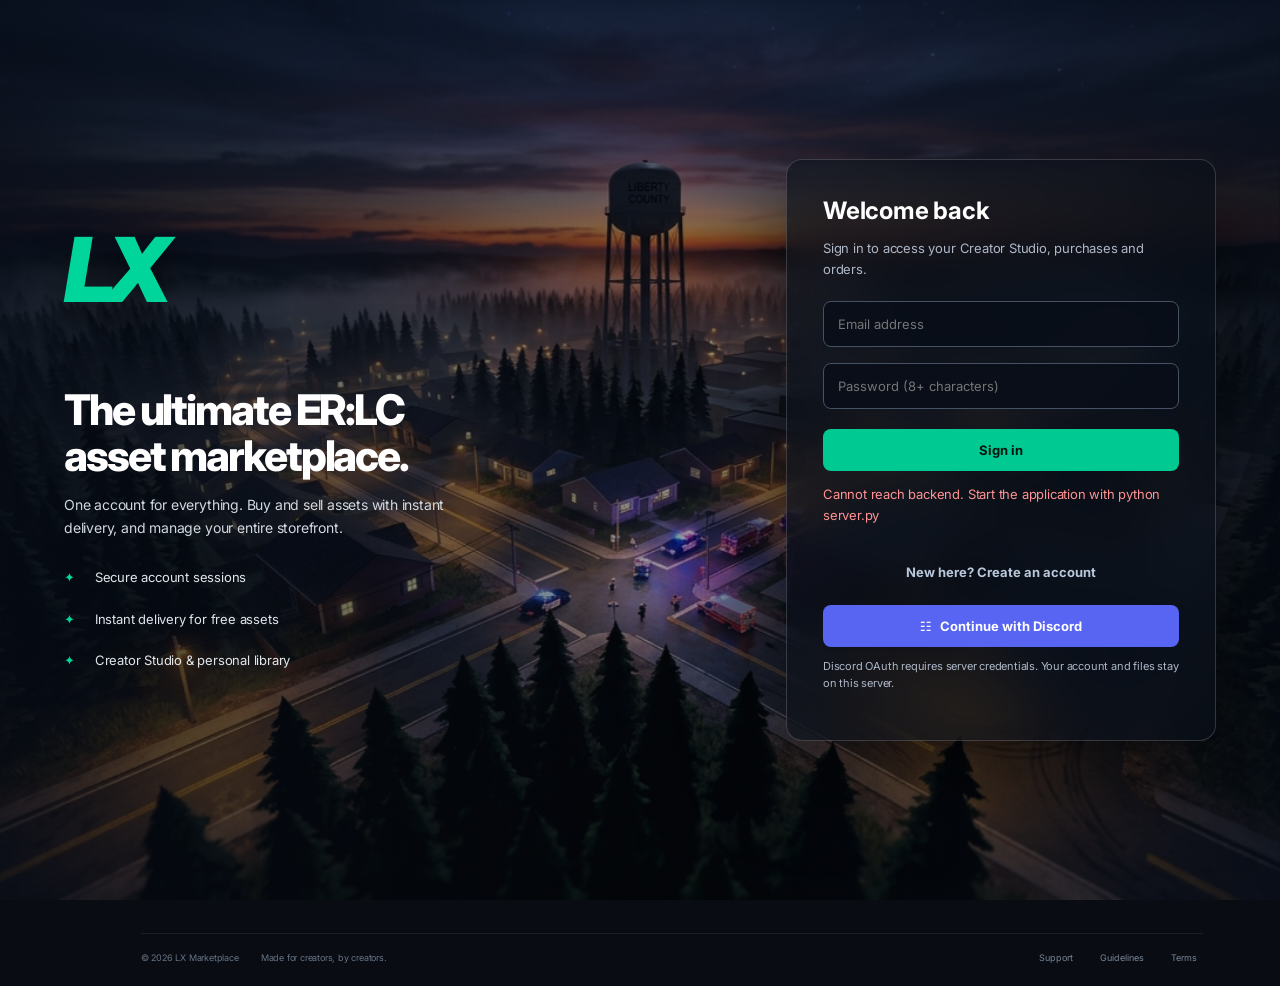
==== commit 040f36f0: "ERLC Marketplace Website" ====
--- a/index.html
+++ b/index.html
@@ -10,6 +10,7 @@
 <link rel="stylesheet" href="static/css/visual-refresh.css">
 <link rel="stylesheet" href="static/css/professional.css">
 <link rel="stylesheet" href="static/css/home-layout.css">
+<link rel="stylesheet" href="static/css/auth-restored.css">
 </head>
 <body>
 <aside class="sidebar">
@@ -49,7 +50,7 @@
   <section class="page inner-page" id="page-dashboard"><div class="page-title-row"><div><div class="eyebrow">YOUR WORKSPACE</div><h1>Dashboard<span class="title-period">.</span></h1><p>Manage your assets, sales and creator profile.</p></div><button class="btn primary" data-page="upload">＋ New listing</button></div><div class="stat-grid"><div class="stat-card"><span>Total sales</span><b id="realSales">0</b><small>Free claims are not sales</small></div><div class="stat-card"><span>Profile views</span><b>—</b><small>Analytics coming later</small></div><div class="stat-card"><span>Active listings</span><b id="realListings">0</b><small>Your published assets</small></div><div class="stat-card"><span>Creator rating</span><b>—</b><small>No rating system yet</small></div></div><div class="panel"><div class="panel-heading"><div><h2>Your listings</h2><p>Keep track of your marketplace assets.</p></div><button class="text-link" data-page="marketplace">View marketplace →</button></div><div id="dashboardListings" class="listing-table"></div></div><div class="panel getting-started"><div class="start-icon">✦</div><div><h3>Make your next great listing</h3><p>Share your work with the ER:LC creator community. Upload your files, add a few details and you're ready to go.</p></div><button class="btn secondary" data-page="upload">Create listing ↗</button></div></section>
   <section class="page inner-page" id="page-creators"><div class="eyebrow">COMMUNITY DIRECTORY</div><h1>Meet the creators<span class="title-period">.</span></h1><p class="page-intro">Discover talented designers building the ER:LC community.</p><div class="creator-grid" id="creatorGrid"></div></section>
   <section class="page inner-page" id="page-saved"><div class="eyebrow">YOUR COLLECTION</div><h1>Saved assets<span class="title-period">.</span></h1><p class="page-intro">Listings you’ve bookmarked for later.</p><div class="asset-grid" id="savedAssets"></div></section>
-  <section class="page inner-page" id="page-upload"><div class="eyebrow">SHARE YOUR WORK</div><h1>Create a listing<span class="title-period">.</span></h1><p class="page-intro">Show the community what you’ve been working on.</p><form id="uploadForm" class="form-panel"><label>Asset name<input required id="uploadName" placeholder="e.g. County Sheriff SUV Pack"></label><div class="form-two"><label>Department<select id="uploadDepartment"><option>Police</option><option>Sheriff</option><option>Fire & Rescue</option><option>DOT</option><option>Uniforms</option></select></label><label>Price (USD)<input id="uploadPrice" type="number" min="0" value="0" required></label></div><label>Description<textarea id="uploadDescription" rows="4" placeholder="Tell buyers what makes this asset special…"></textarea></label><label>Roblox livery codes (optional)<textarea id="uploadCodes" rows="6" placeholder="Back: 1234567890&#10;Front: 1234567891&#10;Left: 1234567892&#10;Right: 1234567893&#10;Top: 1234567894"></textarea><small class="field-help">One code per line. Use Label: Asset ID. Only codes you enter will be shown.</small></label><label>Listing preview image (PNG, JPEG or WebP; max 1 MB)<input type="file" id="previewFile" accept="image/png,image/jpeg,image/webp"></label><label>Creator name<input id="uploadCreator" placeholder="Your creator name" value="Your Studio"></label><div class="upload-note">Free asset uploads are saved to your account. Paid checkout is not connected yet.</div><button class="btn primary" type="submit">Publish listing <span>↗</span></button></form></section>
+  <section class="page inner-page" id="page-upload"><div class="eyebrow">SHARE YOUR WORK</div><h1>Create a listing<span class="title-period">.</span></h1><p class="page-intro">Show the community what you’ve been working on.</p><form id="uploadForm" class="form-panel"><label>Asset name<input required id="uploadName" placeholder="e.g. County Sheriff SUV Pack"></label><div class="form-two"><label>Department<select id="uploadDepartment"><option>Police</option><option>Sheriff</option><option>Fire & Rescue</option><option>DOT</option><option>Uniforms</option></select></label><label>Price (USD)<input id="uploadPrice" type="number" min="0" value="0" required></label></div><label>Description<textarea id="uploadDescription" rows="4" placeholder="Tell buyers what makes this asset special…"></textarea></label><label>Roblox livery codes (optional)<textarea id="uploadCodes" rows="6" placeholder="Back: 1234567890&#10;Front: 1234567891&#10;Left: 1234567892&#10;Right: 1234567893&#10;Top: 1234567894"></textarea><small class="field-help">One code per line. Use Label: Asset ID. Only codes you enter will be shown.</small></label><label>Listing preview image (PNG, JPEG or WebP; max 20 MB)<input type="file" id="previewFile" accept="image/png,image/jpeg,image/webp"></label><label>Creator name<input id="uploadCreator" placeholder="Your creator name" value="Your Studio"></label><div class="upload-note">Free asset uploads are saved to your account. Paid checkout is not connected yet.</div><button class="btn primary" type="submit">Publish listing <span>↗</span></button></form></section>
   <section class="page inner-page" id="page-messages"><div class="eyebrow">INBOX</div><h1>Messages<span class="title-period">.</span></h1><div class="empty-state"><div class="empty-symbol">✉</div><h2>It's quiet in here.</h2><p>When you connect with creators, your conversations will show up here.</p><button class="btn secondary" data-page="creators">Explore creators</button></div></section>
   <section class="page inner-page" id="page-orders"><div class="eyebrow">PURCHASE HISTORY</div><h1>Your orders<span class="title-period">.</span></h1><div class="empty-state"><div class="empty-symbol">▤</div><h2>No orders yet</h2><p>Your purchases and digital downloads will appear here.</p><button class="btn primary" data-page="marketplace">Browse assets</button></div></section>
   <section class="page inner-page" id="page-help"><div class="eyebrow">HERE TO HELP</div><h1>How LX works<span class="title-period">.</span></h1><p class="page-intro">Everything you need to get started with the creator marketplace.</p><div class="faq-list"><details open><summary>How do I buy an asset?</summary><p>Browse the marketplace, open a listing and choose “Get asset”. Free uploaded assets can be claimed and downloaded. Paid checkout is not connected.</p></details><details><summary>How do I become a seller?</summary><p>Choose “List an asset”, fill in the listing details and publish. Your listing will appear in the marketplace.</p></details><details><summary>When do I receive my files?</summary><p>On a live marketplace, digital files are made available once an order is complete. Free uploaded files are available after claiming them. Paid purchases are not enabled.</p></details><details><summary>Can I save assets for later?</summary><p>Yes. Use the heart icon on any asset card. Saved assets appear under Saved in the sidebar.</p></details></div></section>
--- a/static/css/upgrade.css
+++ b/static/css/upgrade.css
@@ -13,3 +13,5 @@
 .auth-screen::before {content:'';position:absolute;inset:0;z-index:-1;background:linear-gradient(90deg,rgba(5,9,15,.8),rgba(5,9,15,.56)),url('../images/erlc_sunset.png') center/cover;opacity:.88}
 .auth-panel {background:rgba(9,14,23,.88)}
 @media(max-width:700px){#page-home .hero-grid{min-height:0}}
+
+.lx-avatar-picker{display:flex;align-items:center;gap:16px;cursor:pointer;padding:12px;border:1px dashed #33404a;border-radius:12px;color:#9caaba}.lx-avatar-picker:hover,.lx-avatar-picker:focus-within{border-color:#00c995}.lx-avatar-preview{display:grid;place-items:center;flex:none;width:90px;height:90px;border-radius:50%;overflow:hidden;background:#18252b;color:#fff;font-weight:700;font-size:24px}.lx-avatar-preview img{width:100%;height:100%;object-fit:cover}.lx-profile-form #profileError{color:#ff9898;min-height:18px}
--- a/static/css/auth-restored.css
+++ b/static/css/auth-restored.css
@@ -0,0 +1,11 @@
+/* LX account entry: scenic split layout, independent from the marketplace home. */
+.auth-screen{position:fixed!important;inset:0!important;z-index:9999!important;display:grid!important;grid-template-columns:minmax(0,1fr) minmax(320px,430px);align-items:center;gap:clamp(24px,7vw,120px);padding:clamp(24px,5vw,72px)!important;background:#101822!important;isolation:isolate;overflow-y:auto!important;color:#fff}
+.auth-screen.hidden{display:none!important}
+.auth-screen::before{content:"";position:fixed;inset:0;z-index:-2;background:url('../images/erlc_dusk_background.jpg') center center/cover no-repeat!important;opacity:1!important}
+.auth-screen::after{content:"";position:fixed;inset:0;z-index:-1;background:linear-gradient(90deg,rgba(7,12,22,.78) 0%,rgba(7,12,22,.38) 52%,rgba(7,12,22,.72) 100%)}
+.auth-copy{max-width:570px!important}.auth-brand{font-size:clamp(50px,7vw,90px)!important;font-weight:900!important;letter-spacing:-.12em;font-style:italic;line-height:1;color:#00d59b!important;margin-bottom:clamp(35px,8vh,100px);text-shadow:0 12px 36px #0008}
+.auth-copy h1{font-size:clamp(32px,3.3vw,52px)!important;line-height:1.09!important;letter-spacing:-.05em!important;margin:0 0 14px;font-weight:800}.auth-copy p{max-width:430px;font-size:14px;color:#d2d8e0!important;line-height:1.65!important}
+.auth-features{margin-top:24px;display:grid;gap:13px!important;font-size:13px;color:#e1e6ed!important}.auth-features div{display:flex;gap:10px;align-items:center}.auth-features span{color:#00d8a0!important}
+.auth-panel{width:100%!important;max-width:430px;box-sizing:border-box;background:rgba(9,15,25,.67)!important;border:1px solid rgba(255,255,255,.17)!important;backdrop-filter:blur(20px);box-shadow:0 30px 90px #0009;border-radius:16px!important;padding:clamp(22px,3vw,36px)!important}
+.auth-panel h2{font-size:24px!important}.auth-panel p{font-size:13px;line-height:1.6}.auth-panel input{background:rgba(8,14,24,.9)!important;border:1px solid #465264!important;outline-offset:2px}.auth-panel input:focus{border-color:#00d59b!important;outline:1px solid #00d59b}.auth-submit{background:#00c992!important;color:#06140f!important}.auth-discord{background:#5865f2!important;color:#fff!important}.auth-panel button:focus-visible{outline:2px solid white;outline-offset:3px}
+@media(max-width:800px){.auth-screen{display:flex!important;flex-direction:column;align-items:stretch;justify-content:flex-start;gap:24px;padding:28px 20px!important}.auth-screen.hidden{display:none!important}.auth-brand{margin-bottom:20px!important;font-size:52px!important}.auth-copy h1{font-size:32px!important}.auth-features{display:none}.auth-panel{max-width:520px;margin:0 auto}.auth-copy{width:100%;max-width:520px;margin:0 auto}}
